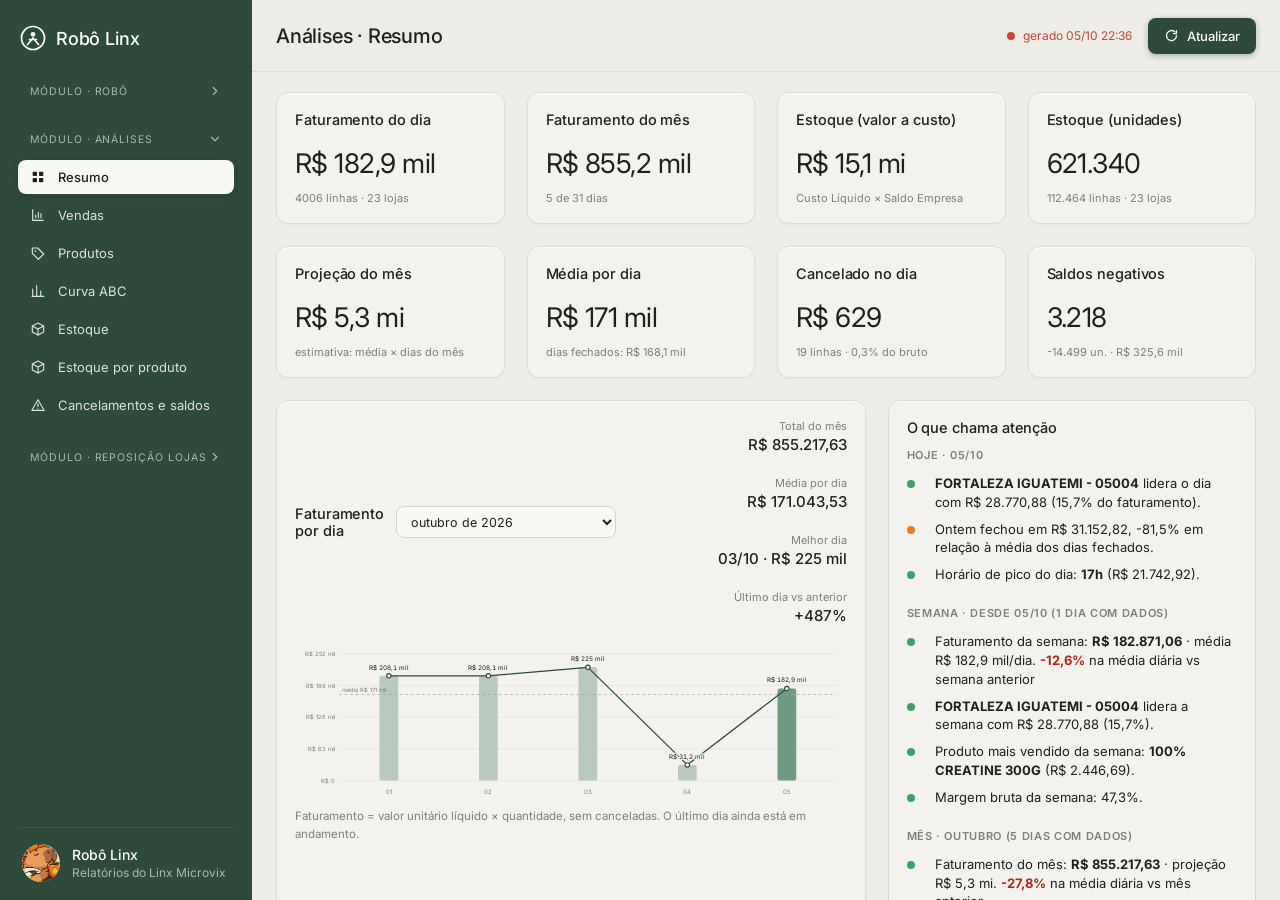
==== analises.html @ cbe8cf72 "Atualização 05/10/2026 22:39" ====
<!doctype html>
<html lang="pt-BR">
<head>
<meta charset="utf-8">
<meta name="viewport" content="width=device-width, initial-scale=1">
<title>robo_Linx_Analises</title>
<link rel="stylesheet" href="styles.css">
</head>
<body data-page="analises">
<div class="app">
  <aside class="sidebar" id="sidebar"></aside>
  <main class="main">
    <header class="topbar">
      <h1 id="titulo">Análises</h1>
      <span class="signal" id="sinal"><i></i><span id="sinalTxt">aguardando dados…</span></span>
      <button class="btn-primary" id="btnAtualizar" type="button"><svg class="ico" viewBox="0 0 24 24"><path d="M20 12a8 8 0 1 1-2.4-5.7M20 4v5h-5"/></svg>Atualizar</button>
    </header>
    <div class="content" id="conteudo">

      <!-- ============ RESUMO ============ -->
      <section class="modsec" id="s-resumo" style="display:contents">
        <div class="row row--4">
          <article class="card stat stat--sm"><h2 class="card__title" id="rTFatDia">Faturamento do dia</h2><div class="stat__bottom"><div class="stat__num"><div class="kpi" id="rFatDia">—</div><div class="delta" id="rFatDiaD">&nbsp;</div></div></div></article>
          <article class="card stat stat--sm"><h2 class="card__title" id="rTFatMes">Faturamento do mês</h2><div class="stat__bottom"><div class="stat__num"><div class="kpi" id="rFatMes">—</div><div class="delta" id="rFatMesD">&nbsp;</div></div></div></article>
          <article class="card stat stat--sm"><h2 class="card__title">Estoque (valor a custo)</h2><div class="stat__bottom"><div class="stat__num"><div class="kpi" id="rEstVal">—</div><div class="delta" id="rEstValD">&nbsp;</div></div></div></article>
          <article class="card stat stat--sm"><h2 class="card__title">Estoque (unidades)</h2><div class="stat__bottom"><div class="stat__num"><div class="kpi" id="rEstUn">—</div><div class="delta" id="rEstUnD">&nbsp;</div></div></div></article>
        </div>
        <div class="row row--4">
          <article class="card stat stat--sm"><h2 class="card__title" id="rTProj">Projeção do mês</h2><div class="stat__bottom"><div class="stat__num"><div class="kpi" id="rProj">—</div><div class="delta" id="rProjD">&nbsp;</div></div></div></article>
          <article class="card stat stat--sm"><h2 class="card__title" id="rTMedia">Média por dia</h2><div class="stat__bottom"><div class="stat__num"><div class="kpi" id="rMedia">—</div><div class="delta" id="rMediaD">&nbsp;</div></div></div></article>
          <article class="card stat stat--sm"><h2 class="card__title" id="rTCanc">Cancelado no dia</h2><div class="stat__bottom"><div class="stat__num"><div class="kpi" id="rCanc">—</div><div class="delta" id="rCancD">&nbsp;</div></div></div></article>
          <article class="card stat stat--sm"><h2 class="card__title">Saldos negativos</h2><div class="stat__bottom"><div class="stat__num"><div class="kpi" id="rNeg">—</div><div class="delta" id="rNegD">&nbsp;</div></div></div></article>
        </div>
        <div class="row row--65">
          <article class="card"><div class="table-card__head"><h2 class="card__title" id="evoTitulo">Faturamento por dia</h2><select class="select" id="evoMes" title="Escolher o mês"></select><div class="evo-stats" id="evoStats"></div></div><div id="evoChart"></div><p class="nota" id="notaDias"></p></article>
          <article class="card"><h2 class="card__title">O que chama atenção</h2><ul class="insights" id="insights"></ul></article>
        </div>
        <div class="row row--even">
          <article class="card"><h2 class="card__title" id="rTLojas">Faturamento por loja — hoje</h2><div class="hb" id="rLojas"></div></article>
          <article class="card"><h2 class="card__title">Média por dia da semana</h2><div class="hb" id="rDow"></div><p class="nota" id="rDowNota">Só dias já fechados do mês (o dia corrente fica de fora).</p></article>
        </div>
      </section>

      <!-- ============ VENDAS ============ -->
      <section class="modsec" id="s-vendas" style="display:none">
        <div class="sec-head"><div><h2>Vendas</h2><p id="vSub"></p></div><div class="segmented" id="vPeriodo"><button type="button" data-p="dia" class="is-active">Hoje</button><button type="button" data-p="mes">Mês</button></div></div>
        <div class="row row--4">
          <article class="card stat stat--sm"><h2 class="card__title">Faturamento</h2><div class="stat__bottom"><div class="stat__num"><div class="kpi" id="vFat">—</div><div class="delta" id="vFatD">&nbsp;</div></div></div></article>
          <article class="card stat stat--sm"><h2 class="card__title">Itens vendidos</h2><div class="stat__bottom"><div class="stat__num"><div class="kpi" id="vItens">—</div><div class="delta" id="vItensD">&nbsp;</div></div></div></article>
          <article class="card stat stat--sm"><h2 class="card__title">Preço médio por item</h2><div class="stat__bottom"><div class="stat__num"><div class="kpi" id="vPm">—</div><div class="delta" id="vPmD">&nbsp;</div></div></div></article>
          <article class="card stat stat--sm"><h2 class="card__title">Lojas com venda</h2><div class="stat__bottom"><div class="stat__num"><div class="kpi" id="vLojas">—</div><div class="delta" id="vLojasD">&nbsp;</div></div></div></article>
        </div>
        <div class="row row--4">
          <article class="card stat stat--sm"><h2 class="card__title">Margem bruta</h2><div class="stat__bottom"><div class="stat__num"><div class="kpi" id="vMg">—</div><div class="delta" id="vMgD">&nbsp;</div></div></div></article>
          <article class="card stat stat--sm"><h2 class="card__title">Custo das vendas</h2><div class="stat__bottom"><div class="stat__num"><div class="kpi" id="vCusto">—</div><div class="delta" id="vCustoD">&nbsp;</div></div></div></article>
          <article class="card stat stat--sm"><h2 class="card__title">Horário de pico</h2><div class="stat__bottom"><div class="stat__num"><div class="kpi" id="vPico">—</div><div class="delta" id="vPicoD">&nbsp;</div></div></div></article>
          <article class="card stat stat--sm"><h2 class="card__title">Tabela de preço principal</h2><div class="stat__bottom"><div class="stat__num"><div class="kpi" id="vTabP" style="font-size:20px">—</div><div class="delta" id="vTabPD">&nbsp;</div></div></div></article>
        </div>
        <div class="row row--even">
          <article class="card"><h2 class="card__title">Faturamento por hora do dia</h2><div id="vHoras"></div><p class="nota" id="vHorasNota"></p></article>
          <article class="card card--pad-table"><h2 class="card__title">Tabela de preço</h2><div class="scroll"><table class="table table--data"><thead><tr><th>Tabela</th><th class="r">Linhas</th><th class="r">Part.</th><th class="r">Faturamento</th></tr></thead><tbody id="vTabelas"></tbody></table></div></article>
        </div>
        <article class="card table-card"><div class="table-card__head"><h2 class="card__title">Faturamento por loja</h2></div>
          <div class="scroll scroll--tall"><table class="table table--data"><thead><tr><th>Loja</th><th>Portal</th><th class="r">Linhas</th><th class="r">Itens</th><th class="r">Preço médio</th><th class="r">Cancelado</th><th class="r">Margem</th><th class="r">Part.</th><th class="r">Faturamento</th></tr></thead><tbody id="vTabLojas"></tbody><tfoot id="vFootLojas"></tfoot></table></div></article>
        <div class="row row--tri">
          <article class="card card--pad-table"><h2 class="card__title">Tipos de venda (natureza)</h2><div class="scroll scroll--6"><table class="table table--data tbl-3"><thead><tr><th>Natureza</th><th class="r">Part.</th><th class="r">Faturamento</th></tr></thead><tbody id="vTipos"></tbody></table></div></article>
          <article class="card card--pad-table"><h2 class="card__title">Fornecedores</h2><div class="scroll scroll--6"><table class="table table--data tbl-3"><thead><tr><th>Fornecedor</th><th class="r">Part.</th><th class="r">Faturamento</th></tr></thead><tbody id="vForn"></tbody></table></div></article>
          <article class="card card--pad-table"><h2 class="card__title">Vendedores</h2><div class="scroll scroll--6"><table class="table table--data tbl-3"><thead><tr><th>Vendedor</th><th class="r">Linhas</th><th class="r">Faturamento</th></tr></thead><tbody id="vVend"></tbody></table></div></article>
        </div>
      </section>

      <!-- ============ PRODUTOS ============ -->
      <section class="modsec" id="s-produtos" style="display:none">
        <div class="sec-head"><div><h2>Faturamento por produto</h2><p id="pSub"></p></div><div class="tools"><select class="select sel-marca" style="display:none"></select><input class="search" id="pBusca" type="search" placeholder="Filtrar produto…"><div class="segmented" id="pPeriodo"><button type="button" data-p="dia" class="is-active">Hoje</button><button type="button" data-p="mes">Mês</button></div></div></div>
        <article class="card table-card"><div class="scroll scroll--tall"><table class="table table--data"><thead><tr><th style="width:44px">#</th><th>Produto</th><th>Marca</th><th class="r">Itens</th><th class="r">Preço médio</th><th class="r">Lojas</th><th class="r">Margem</th><th class="r">Part.</th><th class="r">Faturamento</th></tr></thead><tbody id="pTab"></tbody></table></div><p class="nota" id="pNota"></p></article>
      </section>

      <!-- ============ CURVA ABC ============ -->
      <section class="modsec" id="s-abc" style="display:none">
        <div class="sec-head"><div><h2 id="abcTit">Curva ABC do dia</h2><p id="abcSub">A = produtos que somam até 80% do faturamento da loja · B = até 95% · C = o restante. Base: vendas de hoje (sem canceladas). Todos os itens são listados.</p></div><div class="filtros"><div class="segmented" id="abcPeriodo"><button type="button" data-p="dia" class="is-active">Hoje</button><button type="button" data-p="mes">Mês</button><button type="button" data-p="per">Período</button></div><span id="abcDatas" style="display:none;gap:6px;align-items:center"><input class="select" type="date" id="abcDe" title="De"><span style="color:var(--muted)">até</span><input class="select" type="date" id="abcAte" title="Até"></span><select class="select" id="abcLoja"></select><select class="select sel-marca" style="display:none"></select><div class="segmented" id="abcClasse"><button data-c="" class="is-active">Todas</button><button data-c="A">A</button><button data-c="B">B</button><button data-c="C">C</button></div><input class="select" id="abcBusca" type="search" placeholder="Buscar produto…"><button class="btn-csv" id="abcCsv" type="button">Exportar CSV</button></div></div>
        <div class="abc-cards" id="abcCards"></div>
        <article class="card table-card"><div class="table-card__head"><h2 class="card__title" id="abcTitulo">Produtos</h2></div><div class="scroll scroll--tall"><table class="table table--data"><thead><tr><th style="width:44px">#</th><th>Produto</th><th>Marca</th><th style="width:60px">Classe</th><th class="r">Itens</th><th class="r">Acumulado</th><th class="r">Faturamento</th></tr></thead><tbody id="abcTab"></tbody></table></div><p class="nota" id="abcNota"></p></article>
      </section>

      <!-- ============ ESTOQUE ============ -->
      <section class="modsec" id="s-estoque" style="display:none">
        <div class="sec-head"><div><h2>Estoque</h2><p id="eSub"></p></div><div class="filtros"><select class="select sel-marca" style="display:none"></select></div></div>
        <div id="eAviso"></div>
        <div class="row row--4">
          <article class="card stat stat--sm"><h2 class="card__title">Valor em estoque</h2><div class="stat__bottom"><div class="stat__num"><div class="kpi" id="eVal">—</div><div class="delta" id="eValD">&nbsp;</div></div></div></article>
          <article class="card stat stat--sm"><h2 class="card__title">Unidades</h2><div class="stat__bottom"><div class="stat__num"><div class="kpi" id="eUn">—</div><div class="delta" id="eUnD">&nbsp;</div></div></div></article>
          <article class="card stat stat--sm"><h2 class="card__title">Estoque parado (sem venda no mês)</h2><div class="stat__bottom"><div class="stat__num"><div class="kpi" id="ePar">—</div><div class="delta" id="eParD">&nbsp;</div></div></div></article>
          <article class="card stat stat--sm"><h2 class="card__title">Rupturas (vendeu e está sem saldo)</h2><div class="stat__bottom"><div class="stat__num"><div class="kpi" id="eRup">—</div><div class="delta" id="eRupD">&nbsp;</div></div></div></article>
        </div>
        <article class="card table-card"><div class="table-card__head"><h2 class="card__title">Estoque por loja</h2></div>
          <div class="scroll scroll--tall"><table class="table table--data"><thead><tr><th>Loja</th><th>Portal</th><th class="r">Produtos</th><th class="r">Zerados</th><th class="r">Unidades</th><th class="r">Parado (valor)</th><th class="r">Rupturas</th><th class="r">Cobertura</th><th class="r">Valor</th></tr></thead><tbody id="eTab"></tbody><tfoot id="eFoot"></tfoot></table></div>
          <p class="nota">Cobertura = unidades em estoque ÷ média diária de unidades vendidas no mês (em dias).</p></article>
        <div class="row row--even">
          <article class="card card--pad-table"><h2 class="card__title">Maiores valores em estoque (produto)</h2><div class="scroll"><table class="table table--data"><thead><tr><th>Produto</th><th>Marca</th><th class="r">Lojas</th><th class="r">Un.</th><th class="r">Valor</th></tr></thead><tbody id="eTop"></tbody></table></div></article>
          <article class="card card--pad-table"><h2 class="card__title">Estoque parado — maiores valores</h2><div class="scroll"><table class="table table--data"><thead><tr><th>Loja</th><th>Produto</th><th>Marca</th><th class="r">Un.</th><th class="r">Valor</th></tr></thead><tbody id="ePar2"></tbody></table></div></article>
        </div>
        <article class="card card--pad-table"><h2 class="card__title">Rupturas — produtos que vendem e estão sem saldo</h2><div class="scroll"><table class="table table--data"><thead><tr><th>Loja</th><th>Produto</th><th>Marca</th><th class="r">Saldo</th><th class="r">Vendido no mês</th><th class="r">Faturamento</th></tr></thead><tbody id="eRup2"></tbody></table></div></article>
      </section>

            <!-- ============ ESTOQUE POR PRODUTO ============ -->
      <section class="modsec" id="s-estqprod" style="display:none">
        <div class="sec-head"><div><h2>Estoque por produto</h2><p id="epSub"></p></div>
          <div class="filtros"><select class="select" id="epLoja"></select><select class="select sel-marca" style="display:none"></select><input class="select" id="epBusca" type="search" placeholder="Buscar produto ou código…"><select class="select" id="epOrd"><option value="valor">Maior valor</option><option value="saldo">Maior saldo</option><option value="vendido">Mais vendidos</option><option value="cob">Menor cobertura</option><option value="dsv">Mais dias sem venda</option><option value="nome">Nome (A–Z)</option></select><button class="btn-csv" id="epCsv" type="button">Exportar CSV</button></div></div>
        <div id="epAviso"></div>
        <div class="row row--4" id="epKpis"></div>
        <div class="chips" id="epChips"></div>
        <article class="card table-card"><div class="table-card__head"><h2 class="card__title" id="epTitulo">Produtos</h2></div>
          <div class="scroll scroll--tall"><table class="table table--data"><thead><tr><th>Produto</th><th>Marca</th><th>Situação</th><th class="r">Saldo</th><th class="r">Valor em estoque</th><th class="r">Vendido (janela)</th><th class="r">Faturamento</th><th class="r">Cobertura</th><th class="r">Dias sem vendas</th><th class="r" id="epColRede">Lojas</th></tr></thead><tbody id="epTab"></tbody></table></div>
          <div class="pager"><button class="btn-csv" id="epMais" type="button" style="display:none">Mostrar mais 200</button><span class="nota" id="epNota"></span></div></article>
      </section>

<!-- ============ REPOSIÇÃO · ANÁLISE DE CURVA ============ -->
      <section class="modsec" id="s-repcurva" style="display:none">
        <div class="sec-head"><div><h2>Reposição lojas · Análise de curva</h2><p>O que repor em cada loja, cruzando saldo, vendas dos 3 meses, lead time e pedidos já feitos.</p></div>
          <div class="filtros"><select class="select" id="rcLoja"></select><select class="select" id="rcMarca" style="display:none"></select><input class="select" id="rcBusca" type="search" placeholder="Buscar produto ou código…"><select class="select" id="rcOrd"><option value="sug">Maior sugestão</option><option value="mes">Mais vendido no mês</option><option value="dsv">Mais dias sem vendas</option><option value="nome">Nome</option></select><button class="btn-csv" id="rcCsv" type="button">Exportar CSV</button></div></div>
        <article class="card param-card"><div class="param-row">
          <label>Dias de reposição<input class="num-in num-in--lg" type="number" id="rcDias" min="0" step="1"></label>
          <label>Lead time (dias)<input class="num-in num-in--lg" type="number" id="rcLead" min="0" step="1"></label>
          <label>Base da demanda<select class="select" id="rcBase"><option value="30">Últimos 30 dias</option><option value="dia">Dia atual</option><option value="sem">Semana atual</option><option value="3m">3 meses (atual + 2)</option></select></label>
          <div class="segmented" id="rcVisao"><button type="button" data-v="lp" class="is-active">Loja × produto</button><button type="button" data-v="prod">Por produto (todas as lojas)</button></div>
          <div class="segmented" id="rcSo"><button type="button" data-s="1" class="is-active">Só quem precisa repor</button><button type="button" data-s="0">Todos</button></div></div>
          <p class="nota" id="rcFormula" style="margin:10px 0 0"></p></article>
        <div id="rcAviso"></div>
        <div class="row row--4" id="rcKpis"></div>
        <article class="card table-card"><div class="table-card__head"><h2 class="card__title" id="rcTitulo">Produtos</h2></div>
          <div class="scroll scroll--tall"><table class="table table--data"><thead id="rcHead"></thead><tbody id="rcTab"></tbody></table></div>
          <div class="pager"><button class="btn-csv" id="rcMais" type="button" style="display:none">Mostrar mais 200</button><span class="nota" id="rcNota"></span></div></article>
      </section>

      <!-- ============ REPOSIÇÃO · PEDIDOS ============ -->
      <section class="modsec" id="s-reppedidos" style="display:none">
        <div class="sec-head"><div><h2>Reposição lojas · Pedidos</h2><p>As quantidades pedidas entram na análise de curva (descontadas da sugestão). Cada pedido expira em 48 h, ou você exclui na hora.</p></div>
          <div class="filtros"><select class="select" id="pdLoja"></select><input class="select" id="pdBusca" type="search" placeholder="Buscar produto ou código…"><button class="btn-csv" id="pdCsv" type="button">Exportar CSV</button></div></div>
        <div class="row row--4" id="pdKpis"></div>
        <article class="card param-card"><div class="param-row">
          <label>Loja<select class="select" id="pdNovaLoja"></select></label>
          <label>Código do produto<input class="select" id="pdNovoCod" type="text" placeholder="ex.: 243032"></label>
          <label>Quantidade<input class="num-in num-in--lg" id="pdNovaQtd" type="number" min="1" step="1"></label>
          <button class="btn-primary" id="pdNovo" type="button" style="align-self:flex-end">Adicionar pedido</button>
          <span class="nota" id="pdMsg" style="align-self:flex-end"></span></div>
          <p class="nota" style="margin:10px 0 0">Dica: o jeito mais rápido é usar o botão <b>Pedir</b> direto na tabela da análise de curva. Os pedidos ficam salvos neste navegador/computador.</p></article>
        <div class="chips" id="pdFiltro"><button type="button" data-f="ativos" class="is-active">Ativos</button><button type="button" data-f="exp">Expirados</button><button type="button" data-f="todos">Todos</button></div>
        <article class="card table-card"><div class="table-card__head"><h2 class="card__title">Pedidos</h2>
          <div class="filtros"><button class="btn-csv" id="pdLimpar" type="button">Limpar expirados</button><button class="btn-csv" id="pdTudo" type="button">Excluir todos</button><button class="btn-csv" id="pdBackup" type="button">Backup (JSON)</button><label class="btn-csv" style="display:inline-flex;align-items:center;cursor:pointer">Restaurar backup<input type="file" id="pdRestore" accept=".json" style="display:none"></label></div></div>
          <div class="scroll scroll--tall"><table class="table table--data"><thead><tr><th>Criado em</th><th>Expira em</th><th>Loja</th><th>Cód.</th><th>Produto</th><th class="r">Qtd</th><th class="r"></th></tr></thead><tbody id="pdTab"></tbody></table></div></article>
      </section>

<!-- ============ CANCELAMENTOS E SALDOS ============ -->
      <section class="modsec" id="s-alertas" style="display:none">
        <div class="sec-head"><div><h2>Cancelamentos e saldos negativos</h2><p>O que precisa de revisão no Linx.</p></div><div class="filtros"><select class="select sel-marca" style="display:none"></select></div></div>
        <div class="row row--4">
          <article class="card stat stat--sm"><h2 class="card__title">Canceladas hoje</h2><div class="stat__bottom"><div class="stat__num"><div class="kpi" id="aCD">—</div><div class="delta" id="aCDD">&nbsp;</div></div></div></article>
          <article class="card stat stat--sm"><h2 class="card__title">Canceladas no mês</h2><div class="stat__bottom"><div class="stat__num"><div class="kpi" id="aCM">—</div><div class="delta" id="aCMD">&nbsp;</div></div></div></article>
          <article class="card stat stat--sm"><h2 class="card__title">Linhas com saldo negativo</h2><div class="stat__bottom"><div class="stat__num"><div class="kpi" id="aNL">—</div><div class="delta" id="aNLD">&nbsp;</div></div></div></article>
          <article class="card stat stat--sm"><h2 class="card__title">Valor do saldo negativo</h2><div class="stat__bottom"><div class="stat__num"><div class="kpi" id="aNV">—</div><div class="delta" id="aNVD">&nbsp;</div></div></div></article>
        </div>
        <div class="row row--even">
          <article class="card card--pad-table"><h2 class="card__title">Cancelamentos por loja (mês)</h2><div class="scroll"><table class="table table--data"><thead><tr><th>Loja</th><th class="r">Linhas</th><th class="r">Valor</th></tr></thead><tbody id="aCLoja"></tbody></table></div></article>
          <article class="card card--pad-table"><h2 class="card__title">Saldo negativo por loja</h2><div class="scroll"><table class="table table--data"><thead><tr><th>Loja</th><th class="r">Linhas</th><th class="r">Unidades</th><th class="r">Valor</th></tr></thead><tbody id="aNLoja"></tbody></table></div></article>
        </div>
        <div class="row row--even">
          <article class="card card--pad-table"><h2 class="card__title">Maiores cancelamentos do dia</h2><div class="scroll"><table class="table table--data"><thead><tr><th>Loja</th><th>Produto</th><th>Marca</th><th class="r">Qtd</th><th class="r">Valor</th></tr></thead><tbody id="aCLista"></tbody></table></div></article>
          <article class="card card--pad-table"><h2 class="card__title">Maiores saldos negativos</h2><div class="scroll"><table class="table table--data"><thead><tr><th>Loja</th><th>Produto</th><th>Marca</th><th class="r">Saldo</th><th class="r">Valor</th></tr></thead><tbody id="aNLista"></tbody></table></div></article>
        </div>
      </section>

    </div>
  </main>
</div>
<script src="nav.js"></script>
<script src="analises_data.js"></script>
<script src="reposicao_ui.js"></script>
<script src="analises_ui.js"></script>
</body>
</html>
---- styles.css ----
@import url("https://fonts.googleapis.com/css2?family=Inter:wght@400;500;600&display=swap");

/* ==========================================================================
   robo_Linx_Relatorios — cores extraídas da imagem de referência
   ========================================================================== */
:root {
  /* verde da marca */
  --green-900: #2E4A3B;        /* sidebar, botão principal, barra ativa */
  --green-800: #36543F;        /* hover na sidebar */
  --green-700: #3F5E4A;
  --sidebar-ink: #DCE3DE;      /* texto da sidebar */
  --sidebar-muted: #A9B8AE;

  /* superfícies (tons quentes) */
  --bg-page: #1F2A24;          /* fundo atrás do app */
  --bg-main: #EDECE7;          /* área principal */
  --card: #F3F2EE;             /* cards */
  --card-border: #DEDCD5;
  --control: #E5E4DF;          /* tab ativa / trilhos */
  --control-border: #D6D4CD;
  --white: #F8F8F5;

  /* texto */
  --ink: #1D221F;
  --ink-2: #3A3F3B;
  --muted: #7D807B;
  --muted-2: #A4A6A1;

  /* dados */
  --positive: #3AA365;
  --orange: #F07A1F;
  --green-bar: #56B77A;
  --chart-fill: #CFE2D5;
  --bar-grey: #D5D4CE;
  --track: #DDDCD6;

  /* badges */
  --hired-bg: #DDEEDF;  --hired-ink: #3C9A5E;
  --progress-bg: #FBE2CE; --progress-ink: #E27418;

  --r-app: 16px;
  --r-card: 12px;
  --r-ctrl: 8px;
  --font: "Inter", system-ui, -apple-system, "Segoe UI", sans-serif;
}

*, *::before, *::after { box-sizing: border-box; }
html, body { margin: 0; }
body {
  font-family: var(--font);
  background: radial-gradient(1200px 700px at 20% 10%, #4B5B52 0%, transparent 60%),
              radial-gradient(1000px 700px at 90% 90%, #7A5A3A 0%, transparent 60%),
              var(--bg-page);
  color: var(--ink);
  -webkit-font-smoothing: antialiased;
  padding: 40px 32px;
  min-height: 100vh;
}
button { font: inherit; color: inherit; cursor: pointer; }
svg { display: block; }
.ico { width: 16px; height: 16px; fill: none; stroke: currentColor; stroke-width: 1.7; stroke-linecap: round; stroke-linejoin: round; flex: none; }

/* ---------- App ---------- */
.app {
  max-width: 1420px; margin: 0 auto;
  display: flex; border-radius: var(--r-app); overflow: hidden;
  background: var(--green-900);
  box-shadow: 0 30px 80px rgba(0, 0, 0, .35), 0 0 0 1px rgba(0, 0, 0, .15);
}

/* ---------- Sidebar ---------- */
.sidebar { width: 252px; flex: none; padding: 20px 18px 18px; display: flex; flex-direction: column; color: var(--sidebar-ink); position: relative; }
.brand { display: flex; align-items: center; gap: 10px; height: 36px; padding: 0 2px; }
.brand__mark { width: 26px; height: 26px; color: #fff; }
.brand__name { font-size: 18px; font-weight: 500; color: #fff; letter-spacing: -.01em; }
.brand__toggle { margin-left: auto; background: none; border: 0; padding: 4px; color: var(--sidebar-muted); }

.nav { list-style: none; margin: 30px 0 0; padding: 0; display: flex; flex-direction: column; gap: 8px; }
.nav a {
  position: relative; display: flex; align-items: center; gap: 12px;
  height: 40px; padding: 0 12px; border-radius: var(--r-ctrl);
  color: var(--sidebar-ink); text-decoration: none; font-size: 14px;
  transition: background .2s, color .2s;
}
.nav a:hover { background: var(--green-800); }
.nav a.is-active { background: var(--white); color: var(--ink); font-weight: 500; box-shadow: 0 2px 6px rgba(0, 0, 0, .12); }
.nav a.is-active::before { content: ""; position: absolute; left: -20px; top: 12px; width: 4px; height: 16px; border-radius: 0 3px 3px 0; background: var(--white); }
.nav--bottom { margin-top: auto; gap: 4px; }

.user { display: flex; align-items: center; gap: 12px; margin-top: 18px; padding: 16px 4px 0; border-top: 1px solid rgba(255, 255, 255, .08); }
.user__name { font-size: 14px; color: #fff; font-weight: 500; }
.user__role { font-size: 12px; color: var(--sidebar-muted); margin-top: 2px; }
.user .ico { margin-left: auto; color: var(--sidebar-ink); }

/* ---------- Avatares (placeholder – troque por <img>) ---------- */
.avatar { width: 32px; height: 32px; border-radius: 50%; overflow: hidden; flex: none; background: #CFC4B8; }
.avatar svg, .avatar img { width: 100%; height: 100%; object-fit: cover; }
.avatar--sm { width: 26px; height: 26px; }
.stack { display: flex; align-items: center; }
.stack > * { margin-left: -8px; box-shadow: 0 0 0 2px var(--card); }
.stack > *:first-child { margin-left: 0; }
.stack__more { width: 26px; height: 26px; border-radius: 50%; background: var(--control); display: grid; place-items: center; font-size: 11px; font-weight: 500; color: var(--ink-2); }
.stack__more--lg { width: 32px; height: 32px; font-size: 16px; font-weight: 400; }

/* ---------- Main ---------- */
.main { flex: 1; min-width: 0; background: var(--bg-main); border-radius: var(--r-app) 0 0 var(--r-app); display: flex; flex-direction: column; }
.topbar { height: 72px; flex: none; display: flex; align-items: center; padding: 0 24px; border-bottom: 1px solid var(--card-border); }
.topbar h1 { margin: 0; font-size: 20px; font-weight: 500; letter-spacing: -.01em; }
.btn-primary {
  margin-left: auto; display: inline-flex; align-items: center; gap: 8px;
  height: 36px; padding: 0 16px; border: 0; border-radius: var(--r-ctrl);
  background: var(--green-900); color: #fff; font-size: 13px; font-weight: 500;
  box-shadow: 0 2px 6px rgba(46, 74, 59, .35); transition: background .2s, transform .2s;
}
.btn-primary:hover { background: var(--green-700); transform: translateY(-1px); }
.btn-primary .ico { width: 15px; height: 15px; stroke-width: 2; }

.content { padding: 20px 24px 24px; display: flex; flex-direction: column; gap: 22px; }

.tabs { display: flex; gap: 8px; }
.tab {
  height: 34px; padding: 0 16px; border-radius: var(--r-ctrl);
  border: 1px solid var(--control-border); background: transparent;
  font-size: 12px; color: var(--muted); transition: background .2s, color .2s;
}
.tab:hover { color: var(--ink); }
.tab.is-active { background: var(--control); color: var(--ink); box-shadow: inset 0 1px 0 rgba(255, 255, 255, .6); }

/* ---------- Cards ---------- */
.row { display: grid; gap: 22px; }
.row--3 { grid-template-columns: repeat(3, minmax(0, 1fr)); }
.row--2 { grid-template-columns: minmax(0, 2.07fr) minmax(0, 1fr); }
.card {
  background: var(--card); border: 1px solid var(--card-border); border-radius: var(--r-card);
  padding: 18px 18px 18px; position: relative; overflow: hidden;
  box-shadow: 0 1px 0 rgba(255, 255, 255, .7) inset, 0 1px 2px rgba(0, 0, 0, .03);
  transition: box-shadow .3s, transform .3s;
}
.card:hover { box-shadow: 0 1px 0 rgba(255, 255, 255, .7) inset, 0 12px 28px -14px rgba(30, 40, 34, .28); }
.card__title { margin: 0; font-size: 14.5px; font-weight: 500; letter-spacing: -.005em; }
.kpi { font-size: 31px; font-weight: 400; letter-spacing: -.02em; line-height: 1; }
.kpi span { color: var(--muted); }
.delta { font-size: 11px; color: var(--muted); }
.delta b { color: var(--positive); font-weight: 500; margin-right: 4px; }

/* KPI cards (linha 1) */
.stat { height: 164px; display: flex; flex-direction: column; }
.stat__bottom { margin-top: auto; display: flex; align-items: flex-end; justify-content: space-between; }
.stat__num .kpi { margin-bottom: 14px; }

.mini-bars { display: flex; align-items: flex-end; gap: 10px; height: 92px; }
.mini-bars i {
  width: 12px; height: var(--h); border-radius: 3px;
  background: linear-gradient(180deg, #D3D2CC 0%, #E4E3DE 70%, rgba(228, 227, 222, 0) 100%);
  box-shadow: inset 0 1px 0 rgba(255, 255, 255, .7);
  transform-origin: bottom; animation: grow .8s cubic-bezier(.2, .8, .2, 1) both; animation-delay: var(--d);
  transition: background .2s;
}
.mini-bars i.is-active { background: linear-gradient(180deg, #2E4A3B 0%, #36543F 100%); }
.mini-bars i:hover:not(.is-active) { background: linear-gradient(180deg, #B9C9BE, #DCE5DF); }

.mini-area { width: 170px; height: 76px; margin-right: -4px; }
.area-line { fill: none; stroke: var(--green-900); stroke-width: 1.4; vector-effect: non-scaling-stroke; }
.reveal { animation: reveal 1.4s cubic-bezier(.4, 0, .2, 1) both; }

.recruiters { display: flex; flex-direction: column; align-items: flex-end; gap: 22px; }
.recruiters .stack > * { box-shadow: 0 0 0 2px var(--card); }
.recruiters__total { font-size: 11px; color: var(--muted); }
.recruiters__total b { color: var(--ink); font-weight: 500; margin-right: 4px; }

/* Pipeline */
.pipeline { height: 326px; display: flex; flex-direction: column; }
.pipeline__head { display: flex; align-items: flex-start; justify-content: space-between; }
.segmented { display: flex; padding: 4px; gap: 2px; border-radius: 10px; background: var(--control); border: 1px solid var(--control-border); margin-top: 2px; }
.segmented button { height: 28px; padding: 0 14px; border: 0; border-radius: 7px; background: transparent; font-size: 11.5px; color: var(--muted); transition: background .2s, color .2s; }
.segmented button:hover { color: var(--ink); }
.segmented button.is-active { background: var(--white); color: var(--ink); box-shadow: 0 1px 3px rgba(0, 0, 0, .08); }
.pipeline .kpi { margin-top: 10px; }

.pipeline__body { margin-top: auto; display: grid; grid-template-columns: minmax(0, 1fr) minmax(0, 1fr); gap: 94px; align-items: end; }
.compare { display: grid; grid-template-columns: 1fr auto 1fr; align-items: center; }
.compare__col { text-align: center; }
.compare__col:first-child { border-right: 1px solid var(--control-border); }
.compare__col:last-child { border-left: 1px solid var(--control-border); }
.compare__label { font-size: 12.5px; color: var(--ink-2); }
.compare__pct { margin-top: 12px; font-size: 13px; }
.compare__sub { margin-top: 14px; font-size: 10.5px; color: var(--muted); }
.compare__vs { padding: 0 22px; font-size: 12px; color: var(--ink-2); }
.split-bar { display: flex; gap: 6px; height: 11px; margin-top: 26px; }
.split-bar span { border-radius: 2px; transform-origin: left; animation: growx 1s .3s cubic-bezier(.2, .8, .2, 1) both; }

.funnel { display: grid; grid-template-columns: 1.74fr 1fr; gap: 6px; }
.funnel__item { position: relative; padding: 0 0 0 12px; height: 92px; }
.funnel__item::before { content: ""; position: absolute; left: 0; top: 0; bottom: 14px; border-left: 1.5px dashed var(--c); }
.funnel__num { font-size: 13px; }
.funnel__lbl { font-size: 12px; color: var(--muted); margin-top: 3px; }
.funnel__bar { position: absolute; left: 0; right: 0; bottom: 0; height: 11px; border-radius: 2px; background: var(--c); transform-origin: left; animation: growx 1s .45s cubic-bezier(.2, .8, .2, 1) both; }

/* Hiring trend */
.trend { height: 326px; display: flex; flex-direction: column; }
.trend__head { display: flex; justify-content: space-between; align-items: center; }
.trend__head .ico { color: var(--ink); }
.trend .kpi { margin-top: 22px; }
.trend__chart { height: 96px; margin-top: 18px; position: relative; }
.trend__chart svg { width: 100%; height: 100%; }
.trend__foot { display: flex; justify-content: space-between; margin-top: 10px; font-size: 12px; color: var(--muted); }
.trend__foot b { color: var(--ink); font-weight: 500; }
.btn-outline { margin-top: auto; height: 36px; border-radius: var(--r-ctrl); border: 1px solid var(--control-border); background: var(--white); font-size: 12.5px; color: var(--ink); transition: background .2s; }
.btn-outline:hover { background: #fff; }

/* Table */
.table-card { padding: 20px 18px 8px; }
.table { width: 100%; border-collapse: collapse; margin-top: 14px; font-size: 13px; }
.table th { text-align: left; font-weight: 400; font-size: 11.5px; color: var(--muted); height: 38px; border-bottom: 1px solid var(--card-border); padding: 0 8px 0 0; }
.table td { height: 40px; padding: 0 8px 0 0; color: var(--ink); white-space: nowrap; }
.table tbody tr:first-child td { padding-top: 10px; height: 50px; }
.table tbody tr { transition: background .2s; }
.table tbody tr:hover { background: rgba(46, 74, 59, .04); }
.badge { display: inline-flex; align-items: center; height: 22px; padding: 0 8px; border-radius: 4px; font-size: 12px; font-weight: 500; }
.badge--hired { background: var(--hired-bg); color: var(--hired-ink); }
.badge--progress { background: var(--progress-bg); color: var(--progress-ink); }
.team { display: flex; align-items: center; gap: 14px; font-size: 11.5px; color: var(--ink-2); }
.team .stack > * { width: 20px; height: 20px; margin-left: -6px; box-shadow: 0 0 0 1.5px var(--card); }
.team .stack > *:first-child { margin-left: 0; }
.team .stack__more { font-size: 10px; background: #E7E6E1; }

/* ---------- Animações ---------- */
@keyframes grow { from { transform: scaleY(0); } to { transform: scaleY(1); } }
@keyframes growx { from { transform: scaleX(0); } to { transform: scaleX(1); } }
@keyframes reveal { from { clip-path: inset(0 100% 0 0); } to { clip-path: inset(0 0 0 0); } }
@media (prefers-reduced-motion: reduce) { * { animation: none !important; transition: none !important; } }

/* ---------- Responsivo ---------- */
@media (max-width: 1150px) {
  .row--3 { grid-template-columns: 1fr 1fr; }
  .row--2 { grid-template-columns: 1fr; }
  .pipeline__body { grid-template-columns: 1fr; gap: 28px; }
  .pipeline, .trend { height: auto; }
  .table-card { overflow-x: auto; }
}

/* ==========================================================================
   Painel do robô — acréscimos ao layout original (mesmos tokens de cor)
   ========================================================================== */
:root {
  --danger: #C8452F;
  --danger-bg: #F6DAD3;
  --warn-ink: #9A4A0E;
}
.sr-only { position: absolute; width: 1px; height: 1px; overflow: hidden; clip: rect(0 0 0 0); white-space: nowrap; }

/* topbar */
.signal { margin-left: auto; margin-right: 16px; display: inline-flex; align-items: center; gap: 8px; font-size: 12px; color: var(--muted); }
.signal i { width: 8px; height: 8px; border-radius: 50%; background: var(--muted-2); }
.signal.is-live i { background: var(--positive); animation: ping 2s ease-out infinite; }
.signal.is-stale { color: var(--danger); }
.signal.is-stale i { background: var(--danger); }
.signal--demo { color: var(--progress-ink); }
.topbar .btn-primary { margin-left: 0; }
@keyframes ping { 0% { box-shadow: 0 0 0 0 rgba(58, 163, 101, .45); } 80%, 100% { box-shadow: 0 0 0 8px rgba(58, 163, 101, 0); } }
@keyframes pulsar { 0%, 100% { opacity: 1; transform: scale(1); } 50% { opacity: .35; transform: scale(.7); } }

/* sidebar */
.nav--bottom .nav__title { padding: 0 12px 4px; font-size: 11px; letter-spacing: .06em; text-transform: uppercase; color: var(--sidebar-muted); }
.nav--bottom a { height: 34px; font-size: 13px; color: var(--sidebar-muted); }
.avatar--mascot { width: 38px; height: 38px; background: #E9DFCF; display: grid; place-items: center; }
.avatar--mascot img { width: 100%; height: 100%; object-fit: cover; object-position: 50% 22%; transform: scale(1.35); transform-origin: 50% 25%; }

/* hero (estado do robô) */
.hero { display: grid; grid-template-columns: minmax(0, 300px) minmax(0, 1fr); gap: 26px; align-items: center; min-height: 326px; padding: 20px 26px; }
.hero__mascot { position: relative; display: grid; place-items: center; height: 284px; }
.hero__mascot::before { content: ""; position: absolute; left: 10%; right: 10%; bottom: 4px; height: 22px; border-radius: 50%; background: radial-gradient(closest-side, rgba(46, 74, 59, .20), rgba(46, 74, 59, 0)); }
.hero__mascot img { position: relative; max-width: 100%; max-height: 100%; object-fit: contain; animation: flutuar 4.6s ease-in-out infinite; }
.hero.is-descansando .hero__mascot img { animation: respirar 5.2s ease-in-out infinite; transform-origin: 50% 90%; }
@keyframes flutuar { 0%, 100% { transform: translateY(0); } 50% { transform: translateY(-6px); } }
@keyframes respirar { 0%, 100% { transform: scale(1); } 50% { transform: scale(1.025); } }
.pill { display: inline-flex; align-items: center; gap: 8px; height: 26px; padding: 0 12px; border-radius: 999px; background: var(--control); color: var(--ink-2); font-size: 11px; font-weight: 500; letter-spacing: .06em; text-transform: uppercase; }
.pill i { width: 7px; height: 7px; border-radius: 50%; background: currentColor; }
.is-vendas .pill { background: var(--hired-bg); color: var(--hired-ink); }
.is-estoque .pill { background: var(--progress-bg); color: var(--progress-ink); }
.is-vendas .pill i, .is-estoque .pill i { animation: pulsar 1.4s ease-in-out infinite; }
.hero__title { margin: 14px 0 6px; font-size: 30px; font-weight: 500; letter-spacing: -.02em; line-height: 1.1; }
.hero__sub { margin: 0; font-size: 13px; line-height: 1.55; color: var(--muted); }
.hero__sub b { color: var(--ink); font-weight: 500; }
.alert { margin-top: 14px; padding: 10px 12px; border-radius: var(--r-ctrl); background: var(--progress-bg); color: var(--warn-ink); font-size: 12.5px; line-height: 1.45; }
.alert--erro { background: var(--danger-bg); color: var(--danger); }
.steps { margin-top: 18px; display: grid; gap: 10px; }
.steps__row { display: grid; grid-template-columns: 58px minmax(0, 1fr); align-items: center; gap: 10px; }
.steps__lbl { font-size: 11.5px; color: var(--muted); }
.steps__chips { display: flex; gap: 8px; flex-wrap: wrap; }
.chip { display: inline-flex; align-items: center; gap: 7px; height: 28px; padding: 0 11px; border-radius: 8px; border: 1px solid var(--control-border); background: transparent; font-size: 12px; color: var(--muted); }
.chip i { width: 8px; height: 8px; border-radius: 50%; border: 1.5px solid var(--muted-2); flex: none; }
.chip.is-rodando { color: var(--ink); border-color: var(--ink-2); background: var(--white); }
.chip.is-rodando i { border-color: var(--orange); background: var(--orange); animation: pulsar 1.2s ease-in-out infinite; }
.chip.is-ok { color: var(--hired-ink); background: var(--hired-bg); border-color: transparent; }
.chip.is-ok i { background: var(--positive); border-color: var(--positive); }
.chip.is-erro { color: var(--danger); background: var(--danger-bg); border-color: transparent; }
.chip.is-erro i { background: var(--danger); border-color: var(--danger); }

/* próxima atualização */
.next { min-height: 326px; display: flex; flex-direction: column; }
.next__head { display: flex; justify-content: space-between; align-items: center; }
.next__head .ico { color: var(--ink); }
.next .kpi { margin-top: 24px; font-size: 40px; }
.next__when { margin-top: 10px; font-size: 13px; color: var(--muted); }
.next__when b { color: var(--ink); font-weight: 500; }
.until { height: 6px; border-radius: 3px; background: var(--track); margin-top: 20px; overflow: hidden; }
.until span { display: block; height: 100%; width: 0; border-radius: 3px; background: var(--green-900); transition: width 1s linear; }
.next__note { margin-top: 10px; min-height: 18px; font-size: 12px; color: var(--muted); }
.agenda { margin-top: auto; padding-top: 16px; display: flex; flex-wrap: wrap; gap: 6px; }
.agenda__lbl { width: 100%; font-size: 11.5px; color: var(--muted); }
.slot { display: inline-flex; align-items: center; height: 26px; padding: 0 9px; border-radius: 6px; background: var(--control); color: var(--ink-2); font-size: 11.5px; font-variant-numeric: tabular-nums; }
.slot.is-past { opacity: .5; }
.slot.is-next { background: var(--green-900); color: #fff; opacity: 1; }

/* kpis */
.stat .kpi small { font-size: 13px; color: var(--muted); margin-left: 4px; }
.mini-bars i { min-height: 4px; }
.portlist { display: grid; gap: 4px; margin-bottom: -2px; }
.prow { display: grid; grid-template-columns: 46px auto auto; align-items: center; gap: 6px; font-size: 12px; }
.prow b { font-weight: 500; }
.tag { display: inline-flex; align-items: center; height: 20px; padding: 0 7px; border-radius: 4px; background: var(--control); color: var(--muted); font-size: 11px; }
.tag.is-ok { background: var(--hired-bg); color: var(--hired-ink); }
.tag.is-aviso { background: var(--progress-bg); color: var(--progress-ink); }
.tag.is-erro { background: var(--danger-bg); color: var(--danger); }

/* histórico */
.table-card__head { display: flex; align-items: center; justify-content: space-between; gap: 12px; }
.badge--erro { background: var(--danger-bg); color: var(--danger); }
.badge--none { background: var(--control); color: var(--muted); }
.table td.num { font-variant-numeric: tabular-nums; }
.table td.det { color: var(--muted); max-width: 360px; overflow: hidden; text-overflow: ellipsis; }
.empty { padding: 26px 0 30px; color: var(--muted); font-size: 13px; text-align: center; }

@media (max-width: 1150px) {
  .hero { grid-template-columns: 1fr; text-align: left; }
  .hero__mascot { height: 240px; }
  .next { min-height: 0; }
  .signal { display: none; }
}

/* ===== Dashboard de dados coletados ===== */
.row--4 { grid-template-columns: repeat(4, minmax(0, 1fr)); }
.row--even { grid-template-columns: minmax(0, 1fr) minmax(0, 1fr); }
.row--checks { grid-template-columns: minmax(0, 1.25fr) minmax(0, 1fr); }
.stat--sm { height: 132px; }
.stat--sm .kpi { font-size: 27px; }
.card--pad-table { padding: 20px 18px 10px; }
.ck { display: grid; grid-template-columns: 22px minmax(0, 1fr); gap: 10px; padding: 9px 0; border-bottom: 1px solid var(--card-border); }
.ck:last-child { border-bottom: 0; }
.ck__dot { width: 18px; height: 18px; border-radius: 50%; margin-top: 1px; display: grid; place-items: center; font-size: 11px; font-weight: 600; color: #fff; }
.ck--ok .ck__dot { background: var(--positive); }
.ck--aviso .ck__dot { background: var(--orange, #E27418); }
.ck--erro .ck__dot { background: var(--danger); }
.ck__t { font-size: 13px; line-height: 1.3; }
.ck__d { font-size: 11.5px; color: var(--muted); margin-top: 2px; line-height: 1.4; }
.health { display: flex; align-items: baseline; gap: 10px; margin: 10px 0 6px; }
.health .kpi { font-size: 34px; }
.health small { color: var(--muted); font-size: 12px; }
.table--data td, .table--data th { padding-right: 12px; }
.table--data td.r, .table--data th.r { text-align: right; font-variant-numeric: tabular-nums; }
.table--data tbody tr:first-child td { padding-top: 0; height: 40px; }
.table--data tfoot td { font-weight: 500; border-top: 1px solid var(--card-border); height: 42px; }
.bar-cell { display: inline-block; height: 6px; border-radius: 3px; background: var(--green-900); vertical-align: middle; margin-left: 8px; min-width: 2px; opacity: .8; }
.scroll { max-height: 420px; overflow: auto; }
.scroll thead th { position: sticky; top: 0; background: var(--card, #fff); z-index: 1; }
.tools { display: flex; gap: 10px; align-items: center; }
.search { height: 32px; border: 1px solid var(--control-border); border-radius: 8px; background: var(--white); padding: 0 12px; font: inherit; font-size: 12.5px; width: 190px; color: var(--ink); }
.dias { display: flex; align-items: flex-end; gap: 8px; height: 110px; margin-top: 16px; }
.dias div { flex: 1; display: flex; flex-direction: column; align-items: center; justify-content: flex-end; gap: 5px; height: 100%; font-size: 10.5px; color: var(--muted); }
.dias i { display: block; width: 100%; max-width: 34px; border-radius: 5px 5px 2px 2px; background: #B9C9BE; min-height: 3px; }
.dias div.hoje i { background: var(--green-900); }
.cols { font-size: 12px; color: var(--ink-2, var(--ink)); line-height: 1.6; }
.cols b { font-weight: 500; }
.cols code { background: var(--control); border-radius: 4px; padding: 1px 6px; font-size: 11.5px; }
.cols .usada { background: var(--hired-bg); color: var(--hired-ink); }
.nota { font-size: 11.5px; color: var(--muted); margin: 8px 0 0; line-height: 1.5; }
@media (max-width: 1150px) { .row--4 { grid-template-columns: repeat(2, minmax(0, 1fr)); } .row--even, .row--checks { grid-template-columns: 1fr; } }
#detalhes td { max-width: 190px; overflow: hidden; text-overflow: ellipsis; }
#detalhes td.r, #detalhes th.r { max-width: none; }
#detalhes .table--data td, #detalhes .table--data th { padding-right: 10px; }
#detalhes .nota { word-break: break-all; margin: 6px 0 0; }

/* evolução por dia */
.evo-stats { display: flex; gap: 22px; flex-wrap: wrap; justify-content: flex-end; }
.evo-stats div { font-size: 11px; color: var(--muted); text-align: right; }
.evo-stats b { display: block; font-size: 15px; font-weight: 500; color: var(--ink); margin-top: 2px; }
#evoChart svg { width: 100%; height: auto; display: block; margin-top: 10px; }
.evo-bar { fill: #B9C9BE; } .evo-bar.hoje { fill: #6F9A82; }
.evo-line { fill: none; stroke: var(--green-900); stroke-width: 2.2; stroke-linejoin: round; stroke-linecap: round; }
.evo-dot { fill: var(--white, #fff); stroke: var(--green-900); stroke-width: 2; }
.evo-avg { stroke: var(--muted-2, #9a9d97); stroke-width: 1.2; stroke-dasharray: 5 5; }
.evo-grid { stroke: var(--card-border); stroke-width: 1; }
.evo-t { font-size: 11.5px; fill: var(--ink); text-anchor: middle; font-variant-numeric: tabular-nums; }
.evo-x { font-size: 11px; fill: var(--muted); text-anchor: middle; }
.evo-y { font-size: 10.5px; fill: var(--muted); text-anchor: end; }
.evo-avgt { font-size: 10.5px; fill: var(--muted); text-anchor: end; }
.scroll--6 { max-height: 292px; }
.evo-t { paint-order: stroke; stroke: #F3F2EE; stroke-width: 4px; stroke-linejoin: round; }
.evo-avgt { text-anchor: start; }
.scroll--6 { overflow-y: scroll; }

/* ===== Tela cheia (ocupa o monitor inteiro) ===== */
body { padding: 0; height: 100vh; overflow: hidden; }
.app { max-width: none; height: 100vh; border-radius: 0; box-shadow: none; }
.sidebar { overflow-y: auto; height: 100vh; }
.main { height: 100vh; overflow-y: auto; border-radius: 0; }
.topbar { position: sticky; top: 0; z-index: 20; background: var(--bg-main, #ECEAE4); }
@media (max-width: 900px) { body { height: auto; overflow: auto; } .app { height: auto; flex-direction: column; } .sidebar { width: auto; height: auto; } .main { height: auto; } }

/* ===== Menu por módulos ===== */
.nav-group { margin-top: 22px; }
.nav-group:first-of-type { margin-top: 26px; }
.nav-group .nav { margin-top: 8px; gap: 4px; }
.nav__title { font-size: 10.5px; letter-spacing: .09em; text-transform: uppercase; color: var(--sidebar-muted); padding: 0 12px; }
.nav-group > .nav__title { display: block; }
.nav a.sub { height: 34px; font-size: 13px; }

/* ===== Módulo Análises ===== */
.modsec[hidden] { display: none; }
.sec-head { display: flex; align-items: center; justify-content: space-between; gap: 12px; flex-wrap: wrap; }
.sec-head h2 { margin: 0; font-size: 18px; font-weight: 500; letter-spacing: -.01em; }
.sec-head p { margin: 4px 0 0; font-size: 12.5px; color: var(--muted); }
.select { height: 32px; border: 1px solid var(--control-border); border-radius: 8px; background: var(--white); padding: 0 10px; font: inherit; font-size: 12.5px; color: var(--ink); min-width: 220px; }
.hb { display: grid; gap: 9px; margin-top: 14px; }
.hb__row { display: grid; grid-template-columns: minmax(90px, 200px) minmax(0, 1fr) 96px; gap: 12px; align-items: center; font-size: 12.5px; }
.hb__lbl { white-space: nowrap; overflow: hidden; text-overflow: ellipsis; }
.hb__bar { height: 10px; border-radius: 5px; background: var(--track, #E5E4DF); overflow: hidden; }
.hb__bar i { display: block; height: 100%; border-radius: 5px; background: var(--green-900); }
.hb__val { text-align: right; font-variant-numeric: tabular-nums; }
.abc-tag { display: inline-flex; align-items: center; justify-content: center; width: 22px; height: 22px; border-radius: 6px; font-size: 11.5px; font-weight: 600; }
.abc-A { background: var(--hired-bg); color: var(--hired-ink); }
.abc-B { background: var(--progress-bg); color: var(--progress-ink); }
.abc-C { background: var(--control); color: var(--muted); }
.stackbar { display: flex; height: 14px; border-radius: 7px; overflow: hidden; margin-top: 12px; background: var(--track, #E5E4DF); }
.stackbar i { display: block; height: 100%; }
.stackbar .A { background: var(--green-900); } .stackbar .B { background: #6F9A82; } .stackbar .C { background: #C9D5CC; }
.abc-cards { display: grid; grid-template-columns: repeat(3, minmax(0, 1fr)); gap: 16px; margin-top: 4px; }
.abc-cards .card { padding: 16px 18px; }
.abc-cards .kpi { font-size: 24px; margin-top: 8px; }
.insights { list-style: none; margin: 12px 0 0; padding: 0; display: grid; gap: 8px; font-size: 13px; line-height: 1.45; }
.insights li { display: grid; grid-template-columns: 18px minmax(0, 1fr); gap: 10px; }
.insights .dot { width: 8px; height: 8px; border-radius: 50%; background: var(--positive); margin-top: 6px; }
.insights .dot.aviso { background: var(--orange, #E27418); } .insights .dot.erro { background: var(--danger); }
.row--tri { grid-template-columns: repeat(3, minmax(0, 1fr)); }
.row--65 { grid-template-columns: minmax(0, 1.6fr) minmax(0, 1fr); }
.aviso-box { margin: 10px 0 0; padding: 10px 12px; border-radius: var(--r-ctrl); background: var(--progress-bg); color: var(--warn-ink); font-size: 12.5px; line-height: 1.45; }
.scroll--tall { max-height: 520px; }
.kpi-mini { font-size: 12px; color: var(--muted); }
@media (max-width: 1150px) { .row--tri, .row--65, .abc-cards { grid-template-columns: 1fr; } }
.nav a.is-active::before { display: none; }
.modsec { flex-direction: column; gap: 22px; }

/* Filtros, chips e paginação (Análises) */
.filtros { display: flex; gap: 10px; flex-wrap: wrap; align-items: center; justify-content: flex-end; }
.filtros .select { min-width: 160px; }
.filtros input.select { min-width: 220px; }
.btn-csv { height: 34px; padding: 0 14px; border-radius: 9px; border: 1px solid var(--control-border); background: var(--white); color: var(--ink); font-size: 12px; cursor: pointer; }
.btn-csv:hover { border-color: var(--ink-2); }
.chips { display: flex; gap: 8px; flex-wrap: wrap; }
.chips button { display: inline-flex; align-items: center; gap: 7px; height: 32px; padding: 0 13px; border-radius: 16px; border: 1px solid var(--control-border); background: transparent; font-size: 12px; color: var(--muted); cursor: pointer; }
.chips button b { color: var(--ink); font-weight: 600; }
.chips button.is-active { background: var(--white); color: var(--ink); border-color: var(--ink-2); box-shadow: 0 1px 3px rgba(0,0,0,.08); }
.st { display: inline-block; padding: 2px 9px; border-radius: 10px; font-size: 11px; white-space: nowrap; }
.st-P { background: #fff1d6; color: #8a5a00; } .st-R { background: #fde2e1; color: #a02722; } .st-B { background: #ffe9d9; color: #a4510c; }
.st-E { background: #e4ecfb; color: #2c4f9e; } .st-N { background: #f1dcf5; color: #7a2a8c; } .st-T { background: #fff6bf; color: #7a6200; } .st-O { background: #e3f4e6; color: #25702f; }
.pager { display: flex; align-items: center; gap: 14px; padding: 10px 4px 2px; }
.card--pad-table td:first-child { max-width: 300px; overflow: hidden; text-overflow: ellipsis; white-space: nowrap; }
.insights .ins-h { display: block; list-style: none; margin: 14px 0 2px; padding: 0; font-size: 11px; letter-spacing: .06em; text-transform: uppercase; color: var(--muted); font-weight: 600; }
.insights .ins-h:first-child { margin-top: 0; }

/* tabelas de 3 colunas (tipos de venda, fornecedores, vendedores) */
.tbl-3 { table-layout: fixed; width: 100%; }
.tbl-3 th:nth-child(2), .tbl-3 td:nth-child(2) { width: 84px; }
.tbl-3 th:nth-child(3), .tbl-3 td:nth-child(3) { width: 128px; }
.tbl-3 td:first-child, .tbl-3 th:first-child { max-width: none; overflow: hidden; text-overflow: ellipsis; white-space: nowrap; }

/* menu: módulos que abrem/fecham */
.nav__toggle { display: flex; align-items: center; justify-content: space-between; width: 100%; background: none; border: 0; cursor: pointer; font: inherit; font-size: 10.5px; letter-spacing: .09em; text-transform: uppercase; color: var(--sidebar-muted); padding: 6px 12px; border-radius: 8px; text-align: left; }
.nav__toggle:hover { background: var(--green-800); color: var(--sidebar-ink); }
.nav__toggle .chev { width: 14px; height: 14px; fill: none; stroke: currentColor; stroke-width: 2; stroke-linecap: round; stroke-linejoin: round; transition: transform .2s; }
.nav-group.is-closed .chev { transform: rotate(-90deg); }
.nav-group.is-closed > .nav { display: none; }
/* reposição */
.param-card { padding: 14px 18px; }
.param-row { display: flex; flex-wrap: wrap; gap: 16px; align-items: flex-end; }
.param-row label { display: flex; flex-direction: column; gap: 5px; font-size: 11.5px; color: var(--muted); }
.num-in { height: 30px; width: 76px; border: 1px solid var(--control-border); border-radius: 8px; padding: 0 8px; font: inherit; font-size: 12.5px; background: var(--white); color: var(--ink); text-align: right; }
.num-in--lg { height: 32px; width: 110px; }
.btn-mini { height: 30px; padding: 0 12px; border-radius: 8px; border: 1px solid var(--green-900); background: var(--green-900); color: #fff; font-size: 12px; cursor: pointer; }
.btn-mini:hover { opacity: .9; }
.nw { white-space: nowrap; }
tr.lnk { cursor: pointer; } tr.lnk:hover { background: rgba(0,0,0,.025); }
tr.is-exp td { opacity: .55; }
tr.subtab > td { background: rgba(0,0,0,.02); padding: 6px 10px 14px; }
.nav-group > .nav__toggle { display: flex; }
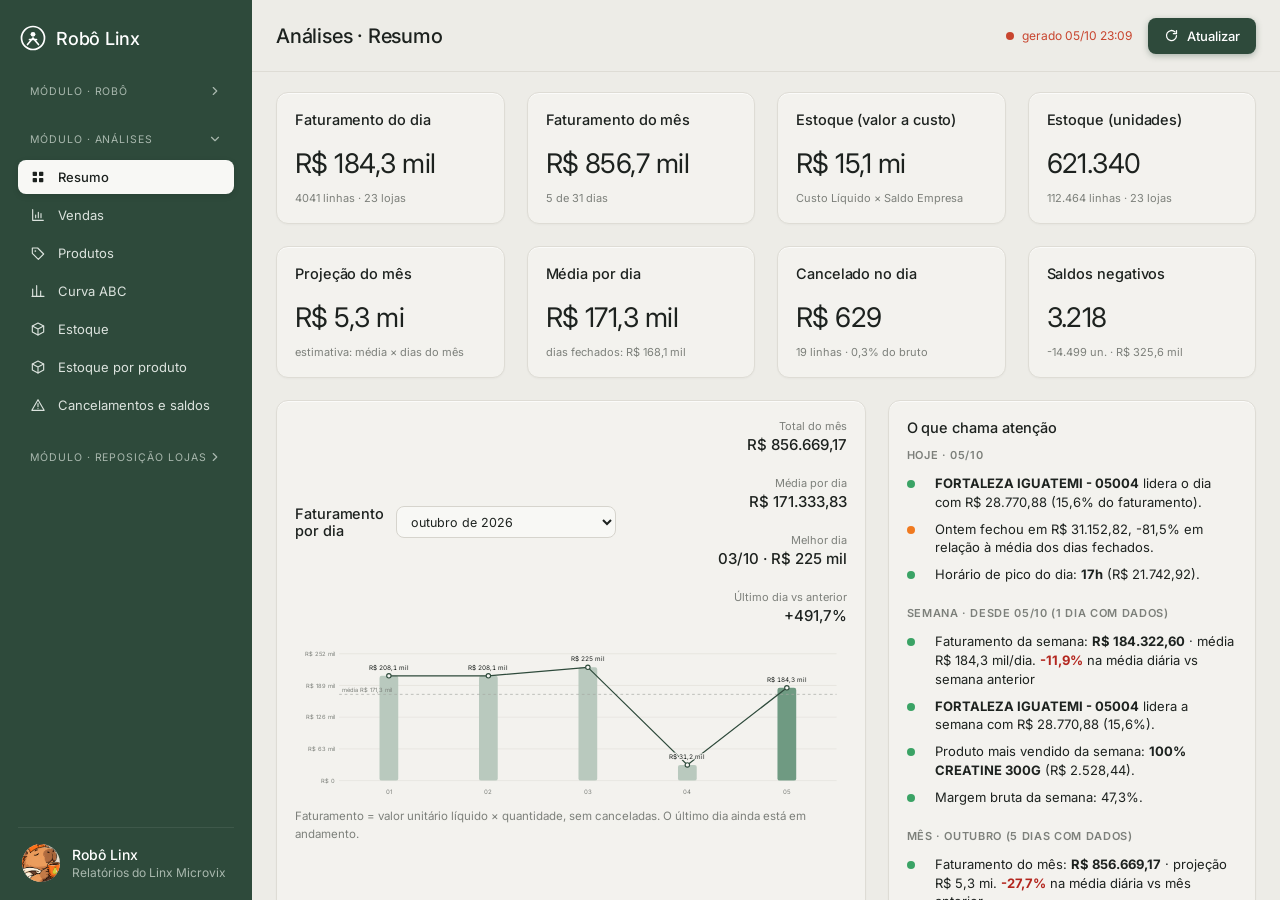
==== commit df739769: "Atualização 05/10/2026 23:09" ====
--- a/analises.html
+++ b/analises.html
@@ -132,7 +132,24 @@
           <div class="pager"><button class="btn-csv" id="rcMais" type="button" style="display:none">Mostrar mais 200</button><span class="nota" id="rcNota"></span></div></article>
       </section>
 
-      <!-- ============ REPOSIÇÃO · PEDIDOS ============ -->
+      <!-- ============ REPOSIÇÃO · REDISTRIBUIÇÃO DE PARADOS ============ -->
+      <section class="modsec" id="s-repredist" style="display:none">
+        <div class="sec-head"><div><h2>Reposição lojas · Redistribuição de parados</h2><p>Produtos parados em uma loja que outras lojas estão vendendo: quanto enviar e para onde.</p></div>
+          <div class="filtros"><select class="select" id="rdLoja"></select><select class="select" id="rdMarca" style="display:none"></select><input class="select" id="rdBusca" type="search" placeholder="Buscar produto ou código…"><select class="select" id="rdOrd"><option value="qtd">Maior quantidade a transferir</option><option value="saldo">Maior saldo parado</option><option value="dsv">Mais dias sem vendas</option></select><button class="btn-csv" id="rdCsv" type="button">Exportar CSV</button></div></div>
+        <article class="card param-card"><div class="param-row">
+          <label>Parado há (dias)<input class="num-in num-in--lg" type="number" id="rdParado" min="1" step="1"></label>
+          <label>Dias de reposição<input class="num-in num-in--lg" type="number" id="rdDias" min="0" step="1"></label>
+          <label>Lead time (dias)<input class="num-in num-in--lg" type="number" id="rdLead" min="0" step="1"></label>
+          <label>Base da demanda<select class="select" id="rdBase"><option value="30">Últimos 30 dias</option><option value="dia">Dia atual</option><option value="sem">Semana atual</option><option value="3m">3 meses (atual + 2)</option></select></label>
+          <div class="segmented" id="rdSo"><button type="button" data-s="1" class="is-active">Só com destino</button><button type="button" data-s="0">Todos os parados</button></div></div></article>
+        <div id="rdAviso"></div>
+        <div class="row row--4" id="rdKpis"></div>
+        <article class="card table-card"><div class="table-card__head"><h2 class="card__title" id="rdTitulo">Parados</h2></div>
+          <div class="scroll scroll--tall"><table class="table table--data"><thead><tr><th></th><th>Cód.</th><th>Descrição</th><th>Marca</th><th>Loja parada</th><th class="r">Saldo parado</th><th class="r">Dias sem vendas</th><th class="r">Demanda/dia (outras lojas)</th><th class="r">Transferir</th><th>Destinos (qtd)</th><th class="r">Fica na origem</th></tr></thead><tbody id="rdTab"></tbody></table></div>
+          <div class="pager"><button class="btn-csv" id="rdMais" type="button" style="display:none">Mostrar mais 200</button><span class="nota" id="rdNota"></span></div></article>
+      </section>
+
+<!-- ============ REPOSIÇÃO · PEDIDOS ============ -->
       <section class="modsec" id="s-reppedidos" style="display:none">
         <div class="sec-head"><div><h2>Reposição lojas · Pedidos</h2><p>As quantidades pedidas entram na análise de curva (descontadas da sugestão). Cada pedido expira em 48 h, ou você exclui na hora.</p></div>
           <div class="filtros"><select class="select" id="pdLoja"></select><input class="select" id="pdBusca" type="search" placeholder="Buscar produto ou código…"><button class="btn-csv" id="pdCsv" type="button">Exportar CSV</button></div></div>
--- a/styles.css
+++ b/styles.css
@@ -494,3 +494,50 @@
 tr.is-exp td { opacity: .55; }
 tr.subtab > td { background: rgba(0,0,0,.02); padding: 6px 10px 14px; }
 .nav-group > .nav__toggle { display: flex; }
+
+/* ================= CELULAR / TABLET ================= */
+.menu-btn { display: none; }
+.side-backdrop { display: none; }
+@media (max-width: 900px) {
+  html, body { overflow-x: hidden; }
+  body { height: 100dvh; overflow: hidden; }
+  .app { height: 100dvh; flex-direction: row; }
+  .main { height: 100dvh; width: 100%; overflow-y: auto; overflow-x: hidden; -webkit-overflow-scrolling: touch; }
+  .sidebar { background: var(--green-900); position: fixed; z-index: 60; left: 0; top: 0; bottom: 0; width: min(82vw, 300px); height: 100dvh; transform: translateX(-102%); transition: transform .25s ease; box-shadow: 6px 0 24px rgba(0,0,0,.25); overflow-y: auto; }
+  body.menu-aberto .sidebar { transform: none; }
+  .side-backdrop { display: block; position: fixed; inset: 0; z-index: 55; background: rgba(0,0,0,.4); opacity: 0; pointer-events: none; transition: opacity .25s; }
+  body.menu-aberto .side-backdrop { opacity: 1; pointer-events: auto; }
+  .menu-btn { display: inline-grid; place-items: center; flex: none; width: 40px; height: 40px; margin-right: 10px; border: 1px solid var(--control-border); border-radius: var(--r-ctrl); background: var(--white); color: var(--ink); }
+  .menu-btn svg { width: 20px; height: 20px; }
+  .topbar { height: auto; min-height: 60px; padding: 10px 14px; gap: 8px; flex-wrap: nowrap; }
+  .topbar h1 { font-size: 16px; flex: 1; min-width: 0; overflow: hidden; text-overflow: ellipsis; white-space: nowrap; }
+  .topbar .signal { font-size: 11px; max-width: 34vw; overflow: hidden; text-overflow: ellipsis; white-space: nowrap; }
+  .topbar .btn-primary { margin-left: 0; height: 36px; padding: 0 12px; flex: none; }
+  .content { padding: 14px 12px 28px; gap: 16px; }
+  .row, .row--2, .row--3, .row--tri, .row--65, .row--even, .row--checks, .abc-cards { grid-template-columns: 1fr !important; }
+  .row--4 { grid-template-columns: repeat(2, minmax(0, 1fr)) !important; gap: 10px; }
+  .card { min-width: 0; }
+  .card:has(table), .table-card { overflow-x: auto; -webkit-overflow-scrolling: touch; }
+  .card table { min-width: 560px; }
+  .tbl-3 { min-width: 0 !important; }
+  .kpi { font-size: 22px; }
+  .hero { grid-template-columns: 1fr; padding: 16px; min-height: 0; gap: 8px; }
+  .hero__mascot { height: 200px; }
+  .hero__title { font-size: 22px; }
+  .filtros { justify-content: flex-start; }
+  .filtros .select, .filtros input.select, select, input[type=text], input[type=search], input[type=date], input[type=number] { max-width: 100%; font-size: 16px; }
+  .filtros .select { min-width: 0; flex: 1 1 140px; }
+  .filtros input.select { min-width: 0; flex: 1 1 100%; }
+  .card__head, .card__top { flex-wrap: wrap; gap: 8px; }
+  .param-row { flex-wrap: wrap; gap: 10px; }
+  .segmented { flex-wrap: wrap; }
+  .tabs { flex-wrap: wrap; }
+  .pager { flex-wrap: wrap; justify-content: center; }
+}
+@media (max-width: 480px) {
+  .row--4 { grid-template-columns: 1fr 1fr !important; }
+  .topbar .signal { display: none; }
+  .btn-primary { font-size: 0; gap: 0; padding: 0 11px; }
+  .btn-primary .ico { width: 18px; height: 18px; }
+  .kpi { font-size: 20px; }
+}
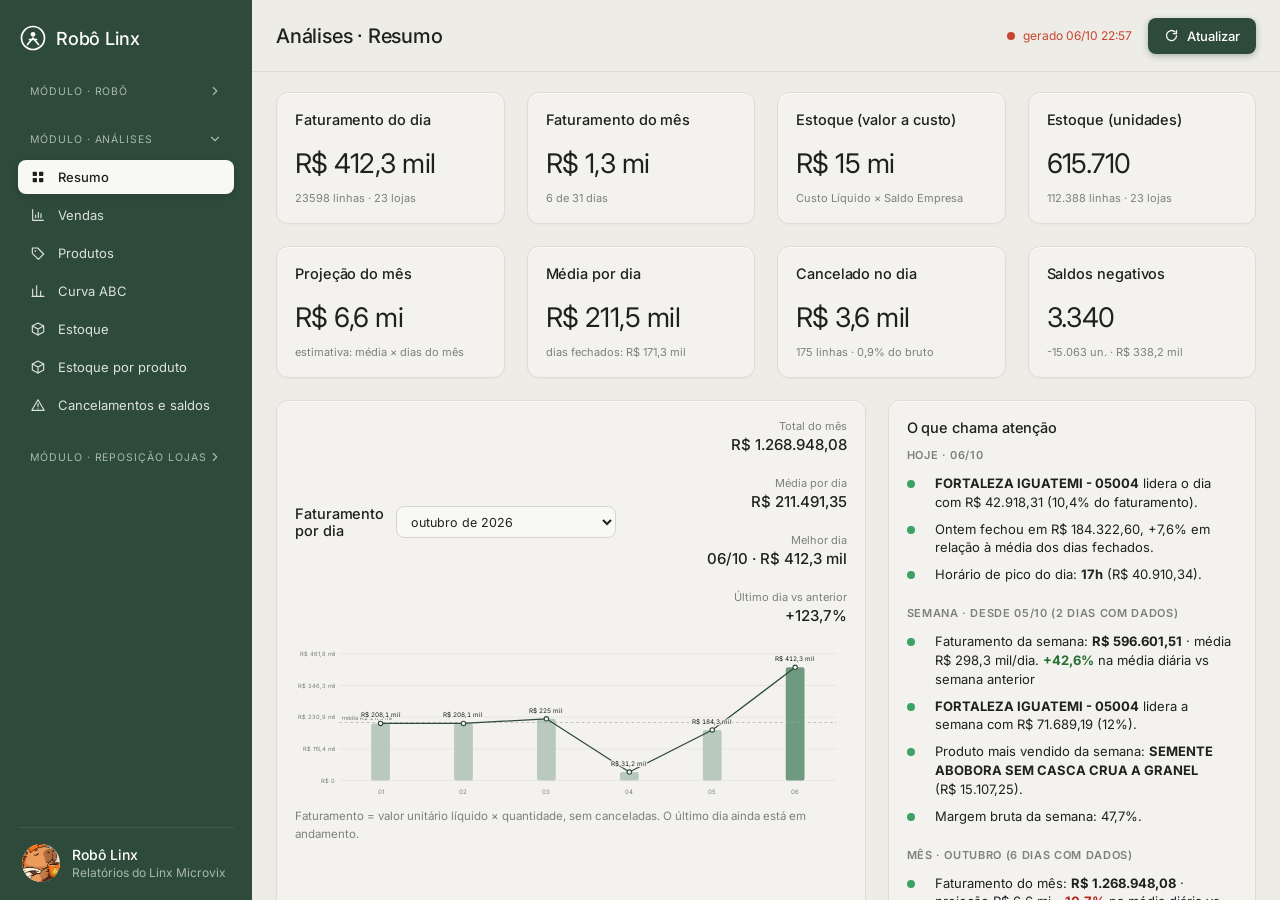
==== commit eb9b5433: "Atualização 06/10/2026 22:58" ====
--- a/analises.html
+++ b/analises.html
@@ -110,7 +110,7 @@
         <div class="row row--4" id="epKpis"></div>
         <div class="chips" id="epChips"></div>
         <article class="card table-card"><div class="table-card__head"><h2 class="card__title" id="epTitulo">Produtos</h2></div>
-          <div class="scroll scroll--tall"><table class="table table--data"><thead><tr><th>Produto</th><th>Marca</th><th>Situação</th><th class="r">Saldo</th><th class="r">Valor em estoque</th><th class="r">Vendido (janela)</th><th class="r">Faturamento</th><th class="r">Cobertura</th><th class="r">Dias sem vendas</th><th class="r" id="epColRede">Lojas</th></tr></thead><tbody id="epTab"></tbody></table></div>
+          <div class="scroll scroll--tall"><table class="table table--data"><thead><tr><th>Produto</th><th>Marca</th><th>Situação</th><th>Promoção</th><th class="r">Saldo</th><th class="r">Valor em estoque</th><th class="r">Vendido (janela)</th><th class="r">Faturamento</th><th class="r">Cobertura</th><th class="r">Dias sem vendas</th><th class="r" id="epColRede">Lojas</th></tr></thead><tbody id="epTab"></tbody></table></div>
           <div class="pager"><button class="btn-csv" id="epMais" type="button" style="display:none">Mostrar mais 200</button><span class="nota" id="epNota"></span></div></article>
       </section>
 
--- a/styles.css
+++ b/styles.css
@@ -522,7 +522,9 @@
   .tbl-3 { min-width: 0 !important; }
   .kpi { font-size: 22px; }
   .hero { grid-template-columns: 1fr; padding: 16px; min-height: 0; gap: 8px; }
-  .hero__mascot { height: 200px; }
+  .hero__mascot { display: flex; align-items: center; justify-content: center; height: 190px; width: 100%; overflow: hidden; }
+  .hero__mascot img { height: 180px !important; width: auto !important; max-width: 100% !important; max-height: 180px !important; object-fit: contain; flex: none; }
+  .hero__info { min-width: 0; }
   .hero__title { font-size: 22px; }
   .filtros { justify-content: flex-start; }
   .filtros .select, .filtros input.select, select, input[type=text], input[type=search], input[type=date], input[type=number] { max-width: 100%; font-size: 16px; }
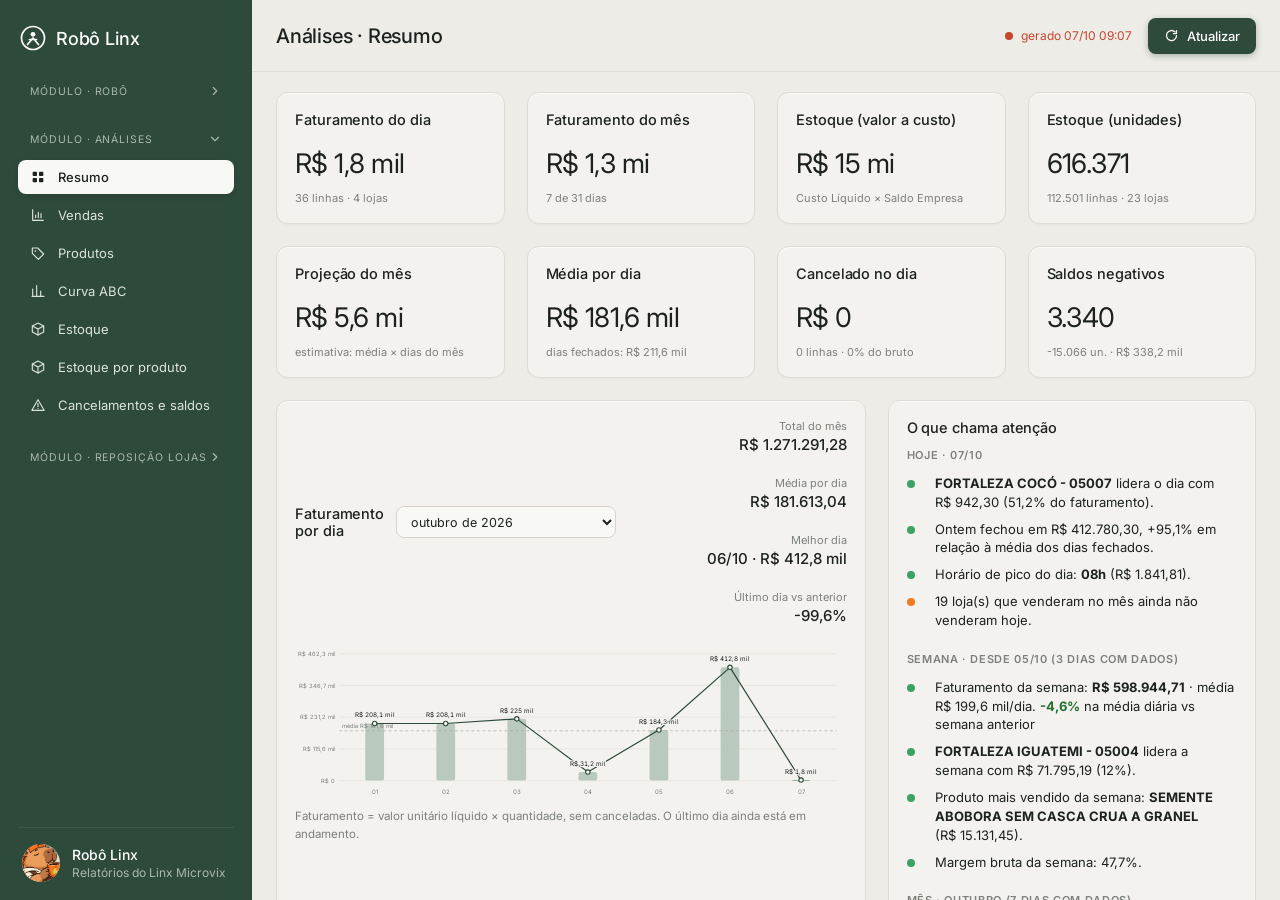
==== commit c099f22e: "Atualização 07/10/2026 09:09" ====
--- a/analises.html
+++ b/analises.html
@@ -93,8 +93,8 @@
           <article class="card stat stat--sm"><h2 class="card__title">Rupturas (vendeu e está sem saldo)</h2><div class="stat__bottom"><div class="stat__num"><div class="kpi" id="eRup">—</div><div class="delta" id="eRupD">&nbsp;</div></div></div></article>
         </div>
         <article class="card table-card"><div class="table-card__head"><h2 class="card__title">Estoque por loja</h2></div>
-          <div class="scroll scroll--tall"><table class="table table--data"><thead><tr><th>Loja</th><th>Portal</th><th class="r">Produtos</th><th class="r">Zerados</th><th class="r">Unidades</th><th class="r">Parado (valor)</th><th class="r">Rupturas</th><th class="r">Cobertura</th><th class="r">Valor</th></tr></thead><tbody id="eTab"></tbody><tfoot id="eFoot"></tfoot></table></div>
-          <p class="nota">Cobertura = unidades em estoque ÷ média diária de unidades vendidas no mês (em dias).</p></article>
+          <div class="scroll scroll--tall"><table class="table table--data"><thead><tr><th>Loja</th><th>Portal</th><th class="r">Produtos</th><th class="r">Zerados</th><th class="r">Unidades</th><th class="r">Parado (valor)</th><th class="r">% parado</th><th class="r">Rupturas</th><th class="r">Cobertura</th><th class="r">Valor</th></tr></thead><tbody id="eTab"></tbody><tfoot id="eFoot"></tfoot></table></div>
+          <p class="nota">% parado = valor do estoque parado ÷ valor total do estoque da loja. Cobertura = unidades em estoque ÷ média diária de unidades vendidas no mês (em dias).</p></article>
         <div class="row row--even">
           <article class="card card--pad-table"><h2 class="card__title">Maiores valores em estoque (produto)</h2><div class="scroll"><table class="table table--data"><thead><tr><th>Produto</th><th>Marca</th><th class="r">Lojas</th><th class="r">Un.</th><th class="r">Valor</th></tr></thead><tbody id="eTop"></tbody></table></div></article>
           <article class="card card--pad-table"><h2 class="card__title">Estoque parado — maiores valores</h2><div class="scroll"><table class="table table--data"><thead><tr><th>Loja</th><th>Produto</th><th>Marca</th><th class="r">Un.</th><th class="r">Valor</th></tr></thead><tbody id="ePar2"></tbody></table></div></article>
@@ -176,11 +176,11 @@
           <article class="card stat stat--sm"><h2 class="card__title">Linhas com saldo negativo</h2><div class="stat__bottom"><div class="stat__num"><div class="kpi" id="aNL">—</div><div class="delta" id="aNLD">&nbsp;</div></div></div></article>
           <article class="card stat stat--sm"><h2 class="card__title">Valor do saldo negativo</h2><div class="stat__bottom"><div class="stat__num"><div class="kpi" id="aNV">—</div><div class="delta" id="aNVD">&nbsp;</div></div></div></article>
         </div>
-        <div class="row row--even">
+        <div class="row row--1">
           <article class="card card--pad-table"><h2 class="card__title">Cancelamentos por loja (mês)</h2><div class="scroll"><table class="table table--data"><thead><tr><th>Loja</th><th class="r">Linhas</th><th class="r">Valor</th></tr></thead><tbody id="aCLoja"></tbody></table></div></article>
           <article class="card card--pad-table"><h2 class="card__title">Saldo negativo por loja</h2><div class="scroll"><table class="table table--data"><thead><tr><th>Loja</th><th class="r">Linhas</th><th class="r">Unidades</th><th class="r">Valor</th></tr></thead><tbody id="aNLoja"></tbody></table></div></article>
         </div>
-        <div class="row row--even">
+        <div class="row row--1">
           <article class="card card--pad-table"><h2 class="card__title">Maiores cancelamentos do dia</h2><div class="scroll"><table class="table table--data"><thead><tr><th>Loja</th><th>Produto</th><th>Marca</th><th class="r">Qtd</th><th class="r">Valor</th></tr></thead><tbody id="aCLista"></tbody></table></div></article>
           <article class="card card--pad-table"><h2 class="card__title">Maiores saldos negativos</h2><div class="scroll"><table class="table table--data"><thead><tr><th>Loja</th><th>Produto</th><th>Marca</th><th class="r">Saldo</th><th class="r">Valor</th></tr></thead><tbody id="aNLista"></tbody></table></div></article>
         </div>
--- a/styles.css
+++ b/styles.css
@@ -543,3 +543,4 @@
   .btn-primary .ico { width: 18px; height: 18px; }
   .kpi { font-size: 20px; }
 }
+.row--1 { grid-template-columns: minmax(0, 1fr); }
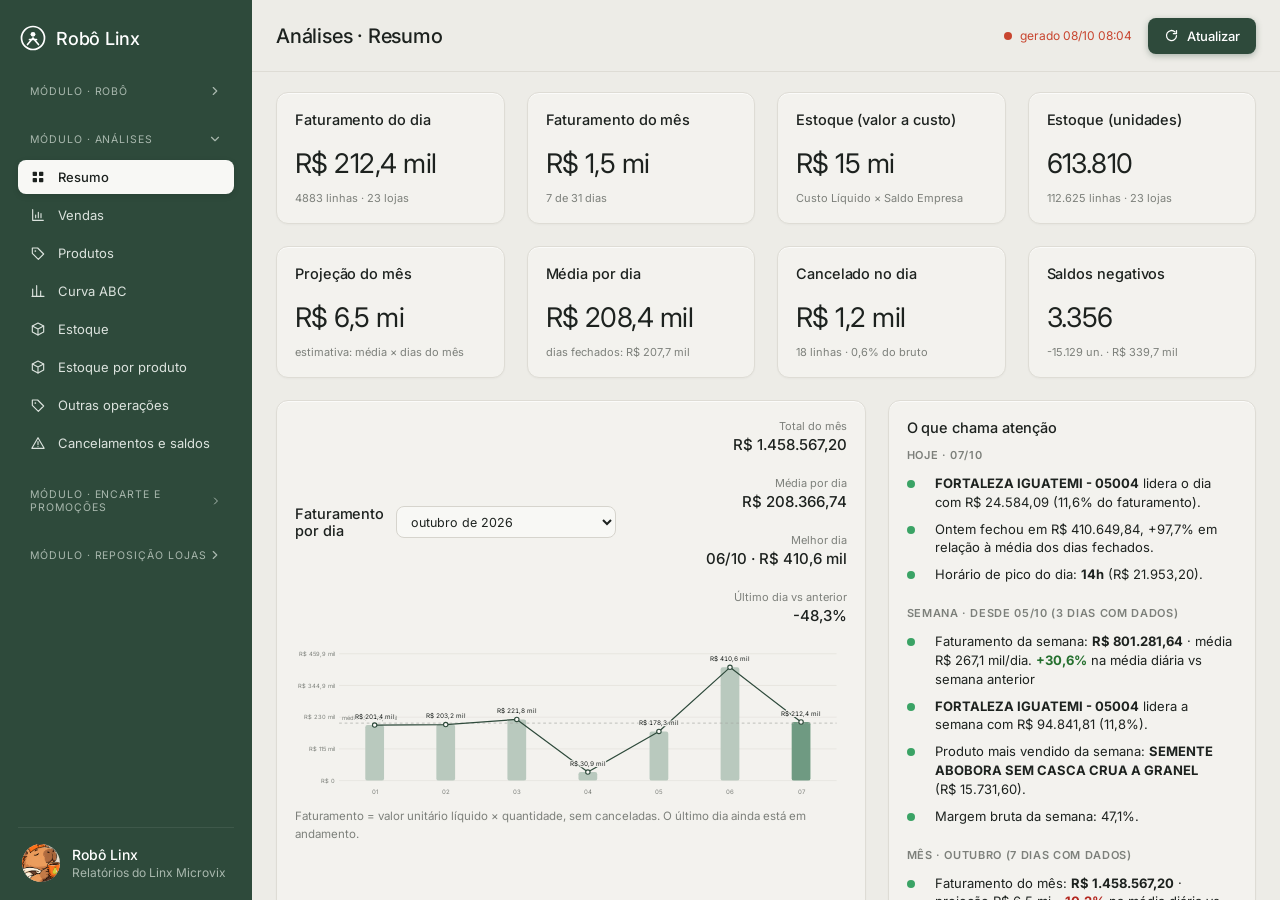
==== commit 315554d1: "Atualização 08/10/2026 08:06" ====
--- a/analises.html
+++ b/analises.html
@@ -63,7 +63,7 @@
         <article class="card table-card"><div class="table-card__head"><h2 class="card__title">Faturamento por loja</h2></div>
           <div class="scroll scroll--tall"><table class="table table--data"><thead><tr><th>Loja</th><th>Portal</th><th class="r">Linhas</th><th class="r">Itens</th><th class="r">Preço médio</th><th class="r">Cancelado</th><th class="r">Margem</th><th class="r">Part.</th><th class="r">Faturamento</th></tr></thead><tbody id="vTabLojas"></tbody><tfoot id="vFootLojas"></tfoot></table></div></article>
         <div class="row row--tri">
-          <article class="card card--pad-table"><h2 class="card__title">Tipos de venda (natureza)</h2><div class="scroll scroll--6"><table class="table table--data tbl-3"><thead><tr><th>Natureza</th><th class="r">Part.</th><th class="r">Faturamento</th></tr></thead><tbody id="vTipos"></tbody></table></div></article>
+          <article class="card card--pad-table"><h2 class="card__title">Tipos de operação (natureza)</h2><div class="scroll scroll--6"><table class="table table--data tbl-3"><thead><tr><th>Natureza</th><th class="r">Part.</th><th class="r">Valor</th></tr></thead><tbody id="vTipos"></tbody></table></div></article>
           <article class="card card--pad-table"><h2 class="card__title">Fornecedores</h2><div class="scroll scroll--6"><table class="table table--data tbl-3"><thead><tr><th>Fornecedor</th><th class="r">Part.</th><th class="r">Faturamento</th></tr></thead><tbody id="vForn"></tbody></table></div></article>
           <article class="card card--pad-table"><h2 class="card__title">Vendedores</h2><div class="scroll scroll--6"><table class="table table--data tbl-3"><thead><tr><th>Vendedor</th><th class="r">Linhas</th><th class="r">Faturamento</th></tr></thead><tbody id="vVend"></tbody></table></div></article>
         </div>
@@ -117,11 +117,13 @@
 <!-- ============ REPOSIÇÃO · ANÁLISE DE CURVA ============ -->
       <section class="modsec" id="s-repcurva" style="display:none">
         <div class="sec-head"><div><h2>Reposição lojas · Análise de curva</h2><p>O que repor em cada loja, cruzando saldo, vendas dos 3 meses, lead time e pedidos já feitos.</p></div>
-          <div class="filtros"><select class="select" id="rcLoja"></select><select class="select" id="rcMarca" style="display:none"></select><input class="select" id="rcBusca" type="search" placeholder="Buscar produto ou código…"><select class="select" id="rcOrd"><option value="sug">Maior sugestão</option><option value="mes">Mais vendido no mês</option><option value="dsv">Mais dias sem vendas</option><option value="nome">Nome</option></select><button class="btn-csv" id="rcCsv" type="button">Exportar CSV</button></div></div>
+          <div class="filtros"><select class="select" id="rcLoja"></select><select class="select" id="rcMarca" style="display:none"></select><input class="select" id="rcBusca" type="search" placeholder="Buscar produto ou código…"><select class="select" id="rcAbc"><option value="">TODAS AS CURVAS</option><option value="A">Curva A</option><option value="B">Curva B</option><option value="C">Curva C</option><option value="-">Sem venda no período</option></select><select class="select" id="rcOrd"><option value="sug">Maior sugestão</option><option value="mes">Mais vendido no mês</option><option value="dsv">Mais dias sem vendas</option><option value="nome">Nome</option></select><button class="btn-csv" id="rcCsv" type="button">Exportar CSV</button></div></div>
         <article class="card param-card"><div class="param-row">
           <label>Dias de reposição<input class="num-in num-in--lg" type="number" id="rcDias" min="0" step="1"></label>
           <label>Lead time (dias)<input class="num-in num-in--lg" type="number" id="rcLead" min="0" step="1"></label>
-          <label>Base da demanda<select class="select" id="rcBase"><option value="30">Últimos 30 dias</option><option value="dia">Dia atual</option><option value="sem">Semana atual</option><option value="3m">3 meses (atual + 2)</option></select></label>
+          <label>Vendas de<input class="num-in num-in--lg" type="date" id="rcDe" style="width:150px"></label>
+          <label>até<input class="num-in num-in--lg" type="date" id="rcAte" style="width:150px"></label>
+          <label>Base da demanda<select class="select" id="rcBase"><option value="30">Últimos 30 dias</option><option value="dia">Dia atual</option><option value="sem">Semana atual</option><option value="3m">3 meses (atual + 2)</option><option value="per">Período (datas De/Até)</option></select></label>
           <div class="segmented" id="rcVisao"><button type="button" data-v="lp" class="is-active">Loja × produto</button><button type="button" data-v="prod">Por produto (todas as lojas)</button></div>
           <div class="segmented" id="rcSo"><button type="button" data-s="1" class="is-active">Só quem precisa repor</button><button type="button" data-s="0">Todos</button></div></div>
           <p class="nota" id="rcFormula" style="margin:10px 0 0"></p></article>
@@ -140,7 +142,7 @@
           <label>Parado há (dias)<input class="num-in num-in--lg" type="number" id="rdParado" min="1" step="1"></label>
           <label>Dias de reposição<input class="num-in num-in--lg" type="number" id="rdDias" min="0" step="1"></label>
           <label>Lead time (dias)<input class="num-in num-in--lg" type="number" id="rdLead" min="0" step="1"></label>
-          <label>Base da demanda<select class="select" id="rdBase"><option value="30">Últimos 30 dias</option><option value="dia">Dia atual</option><option value="sem">Semana atual</option><option value="3m">3 meses (atual + 2)</option></select></label>
+          <label>Base da demanda<select class="select" id="rdBase"><option value="30">Últimos 30 dias</option><option value="dia">Dia atual</option><option value="sem">Semana atual</option><option value="3m">3 meses (atual + 2)</option><option value="per">Período (datas De/Até)</option></select></label>
           <div class="segmented" id="rdSo"><button type="button" data-s="1" class="is-active">Só com destino</button><button type="button" data-s="0">Todos os parados</button></div></div></article>
         <div id="rdAviso"></div>
         <div class="row row--4" id="rdKpis"></div>
@@ -167,7 +169,61 @@
           <div class="scroll scroll--tall"><table class="table table--data"><thead><tr><th>Criado em</th><th>Expira em</th><th>Loja</th><th>Cód.</th><th>Produto</th><th class="r">Qtd</th><th class="r"></th></tr></thead><tbody id="pdTab"></tbody></table></div></article>
       </section>
 
-<!-- ============ CANCELAMENTOS E SALDOS ============ -->
+<!-- ============ ENCARTE E PROMOÇÕES · CAMPANHAS ============ -->
+      <section class="modsec" id="s-promocampanhas" style="display:none">
+        <div class="sec-head"><div><h2>Encarte e promoções · Campanhas</h2><p id="pcSub">Faturamento dos itens de cada campanha (produtos × lojas em campanha, dentro do período dela) comparado com os dias anteriores.</p></div>
+          <div class="filtros"><select class="select" id="pcStatus"><option value="">TODAS AS CAMPANHAS</option><option value="vigente">Vigentes</option><option value="encerrada">Encerradas</option><option value="futura">Futuras</option></select><input class="select" id="pcBusca" type="search" placeholder="Buscar campanha…"></div></div>
+        <div id="pcAviso"></div>
+        <div class="row row--4" id="pcKpis"></div>
+        <article class="card card--pad-table"><h2 class="card__title">Campanhas <span class="kpi-mini">clique para ver o detalhe</span></h2><div class="scroll scroll--tall"><table class="table table--data"><thead><tr><th>Campanha</th><th>Período</th><th>Situação</th><th class="r">Produtos</th><th class="r">Lojas</th><th class="r">Faturamento</th><th class="r">Qtd</th><th class="r">Fat./dia</th><th class="r">Antes (fat./dia)</th><th class="r">Variação</th><th class="r">% do fat. da rede</th></tr></thead><tbody id="pcTab"></tbody></table></div></article>
+        <div id="pcDet" style="display:flex;flex-direction:column;gap:22px"></div>
+        <p class="nota" id="pcNota"></p>
+      </section>
+
+      <!-- ============ ENCARTE E PROMOÇÕES · MAIORES FATURAMENTOS ============ -->
+      <section class="modsec" id="s-promotop" style="display:none">
+        <div class="sec-head"><div><h2>Encarte e promoções · Maiores faturamentos</h2><p id="ptSub"></p></div><div class="filtros"><select class="select" id="ptCamp"></select><input class="select" id="ptBusca" type="search" placeholder="Buscar produto ou marca…"></div></div>
+        <div id="ptAviso"></div>
+        <div class="row row--4" id="ptKpis"></div>
+        <article class="card card--pad-table"><h2 class="card__title">Produtos com maior faturamento</h2><div class="scroll scroll--tall"><table class="table table--data"><thead><tr><th>Produto</th><th>Marca</th><th class="r">Faturamento</th><th class="r">Qtd</th><th class="r">Part.</th></tr></thead><tbody id="ptProd"></tbody></table></div></article>
+        <div class="row row--even">
+          <article class="card card--pad-table"><h2 class="card__title">Marcas</h2><div class="scroll scroll--tall"><table class="table table--data"><thead><tr><th>Marca</th><th class="r">Produtos</th><th class="r">Faturamento</th><th class="r">Part.</th></tr></thead><tbody id="ptMarca"></tbody></table></div></article>
+          <article class="card card--pad-table"><h2 class="card__title">Lojas</h2><div class="scroll scroll--tall"><table class="table table--data"><thead><tr><th>Loja</th><th class="r">Faturamento</th><th class="r">Qtd</th><th class="r">Part.</th></tr></thead><tbody id="ptLoja"></tbody></table></div></article>
+        </div>
+        <p class="nota" id="ptNota"></p>
+      </section>
+
+      <!-- ============ ENCARTE E PROMOÇÕES · PRÓXIMO ENCARTE ============ -->
+      <section class="modsec" id="s-promoproximo" style="display:none">
+        <div class="sec-head"><div><h2>Encarte e promoções · Próximo encarte</h2><p id="pxSub"></p></div>
+          <div class="filtros"><select class="select" id="pxFoco"><option value="A">Curva A (destaques)</option><option value="B">Curva B</option><option value="C">Curva C</option><option value="S">Sem giro (liquidar)</option><option value="EXC">Excesso de estoque (&gt; 45 d)</option><option value="">Todos</option></select><select class="select" id="pxMarca"></select><input class="select" id="pxBusca" type="search" placeholder="Buscar produto ou código…"><select class="select" id="pxOrd"><option value="fat">Maior faturamento 30 d</option><option value="valor">Maior valor em estoque</option><option value="vpar">Maior valor parado (lojas)</option><option value="cob">Maior cobertura</option><option value="mg">Maior margem</option></select><button class="btn-csv" id="pxCsv" type="button">Exportar CSV</button></div></div>
+        <article class="card param-card"><div class="param-row">
+          <label>Cobertura mínima (dias)<input class="num-in num-in--lg" type="number" id="pxCob" min="0" step="1" value="0"></label>
+          <div class="segmented" id="pxPromo"><button type="button" data-v="0" class="is-active">Todos</button><button type="button" data-v="1">Ocultar quem já está em promoção</button></div></div>
+          <p class="nota" id="pxFormula" style="margin:10px 0 0"></p></article>
+        <div id="pxAviso"></div>
+        <div class="row row--4" id="pxKpis"></div>
+        <article class="card table-card"><div class="table-card__head"><h2 class="card__title" id="pxTitulo">Produtos</h2></div>
+          <div class="scroll scroll--tall"><table class="table table--data"><thead><tr><th>Produto</th><th>Marca</th><th>Curva</th><th class="r">Fat. 30 d</th><th class="r">Qtd 30 d</th><th class="r">Lojas vendendo</th><th class="r">Saldo (rede)</th><th class="r">Cobertura</th><th class="r">Margem</th><th class="r">Preço médio</th><th class="r">Lojas c/ estoque parado</th><th class="r">Valor parado</th><th class="r">Ruptura (lojas)</th><th>Última promoção</th><th>Leitura</th></tr></thead><tbody id="pxTab"></tbody></table></div>
+          <div class="pager"><button class="btn-csv" id="pxMais" type="button" style="display:none">Mostrar mais 200</button><span class="nota" id="pxNota"></span></div></article>
+      </section>
+
+      <!-- ============ OUTRAS OPERAÇÕES (fora do faturamento) ============ -->
+      <section class="modsec" id="s-outras" style="display:none">
+        <div class="sec-head"><div><h2>Outras operações</h2><p id="oSub"></p></div><div class="filtros"><select class="select" id="oNat"></select><div class="segmented" id="oPeriodo"><button type="button" data-p="dia" class="is-active">Hoje</button><button type="button" data-p="mes">Mês</button></div></div></div>
+        <div class="row row--4">
+          <article class="card stat stat--sm"><h2 class="card__title">Valor movimentado (fora do faturamento)</h2><div class="stat__bottom"><div class="stat__num"><div class="kpi" id="oVal">—</div><div class="delta" id="oValD">&nbsp;</div></div></div></article>
+          <article class="card stat stat--sm"><h2 class="card__title">Quantidade (un.)</h2><div class="stat__bottom"><div class="stat__num"><div class="kpi" id="oQtd">—</div><div class="delta" id="oQtdD">&nbsp;</div></div></div></article>
+          <article class="card stat stat--sm"><h2 class="card__title">Tipos de operação</h2><div class="stat__bottom"><div class="stat__num"><div class="kpi" id="oTipos">—</div><div class="delta" id="oTiposD">&nbsp;</div></div></div></article>
+          <article class="card stat stat--sm"><h2 class="card__title">Faturamento (só vendas)</h2><div class="stat__bottom"><div class="stat__num"><div class="kpi" id="oFat">—</div><div class="delta" id="oFatD">&nbsp;</div></div></div></article>
+        </div>
+        <article class="card card--pad-table"><h2 class="card__title">Por tipo de operação <span class="kpi-mini">clique para filtrar</span></h2><div class="scroll"><table class="table table--data"><thead><tr><th>Natureza</th><th class="r">Linhas</th><th class="r">Quantidade</th><th class="r">Valor</th><th class="r">% do faturamento</th></tr></thead><tbody id="oTab"></tbody></table></div></article>
+        <article class="card card--pad-table"><h2 class="card__title" id="oTLoja">Por loja</h2><div class="scroll scroll--tall"><table class="table table--data"><thead><tr><th>Loja</th><th class="r">Linhas</th><th class="r">Quantidade</th><th class="r">Valor</th></tr></thead><tbody id="oLoja"></tbody></table></div></article>
+        <article class="card card--pad-table"><h2 class="card__title" id="oTProd">Principais produtos</h2><div class="scroll scroll--tall"><table class="table table--data"><thead><tr><th>Produto</th><th class="r">Quantidade</th><th class="r">Valor</th></tr></thead><tbody id="oProd"></tbody></table></div></article>
+        <p class="nota" id="oNota"></p>
+      </section>
+
+      <!-- ============ CANCELAMENTOS E SALDOS ============ -->
       <section class="modsec" id="s-alertas" style="display:none">
         <div class="sec-head"><div><h2>Cancelamentos e saldos negativos</h2><p>O que precisa de revisão no Linx.</p></div><div class="filtros"><select class="select sel-marca" style="display:none"></select></div></div>
         <div class="row row--4">
@@ -192,6 +248,7 @@
 <script src="nav.js"></script>
 <script src="analises_data.js"></script>
 <script src="reposicao_ui.js"></script>
+<script src="promocoes_ui.js"></script>
 <script src="analises_ui.js"></script>
 </body>
 </html>
